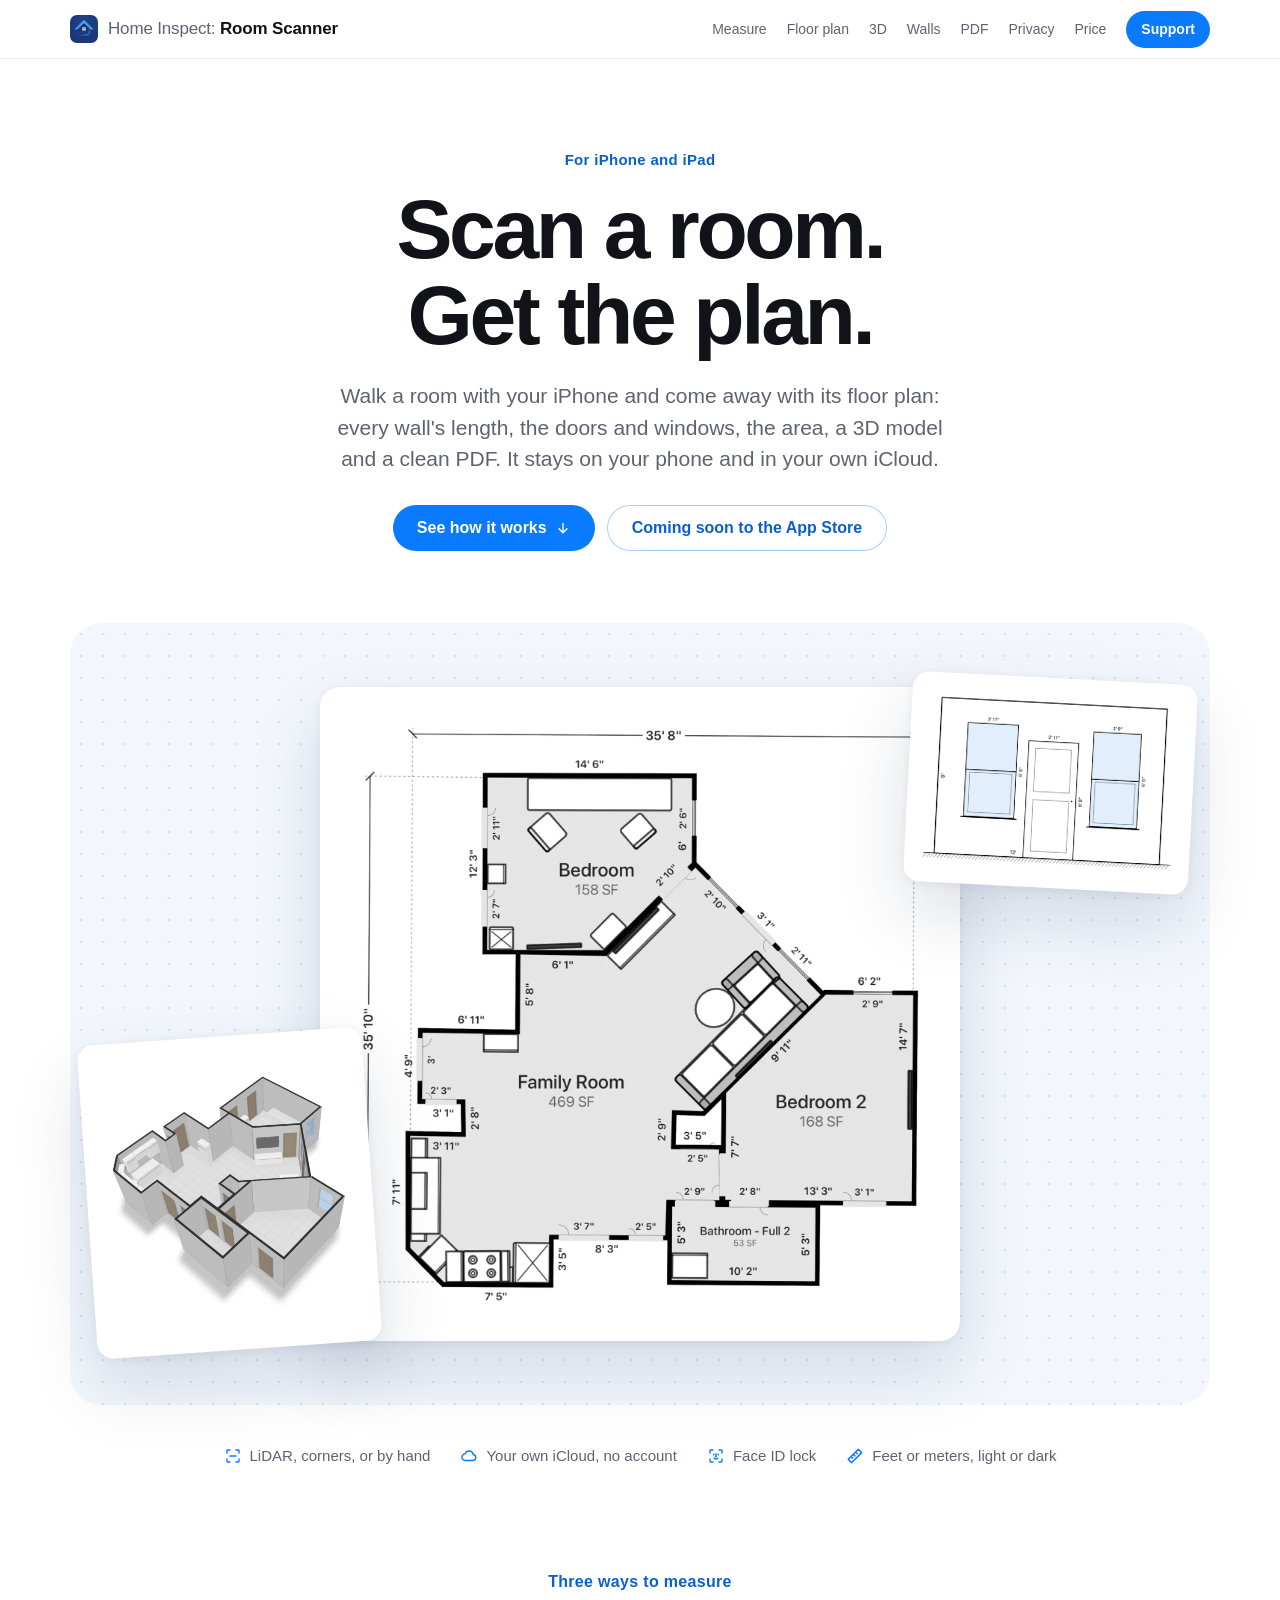
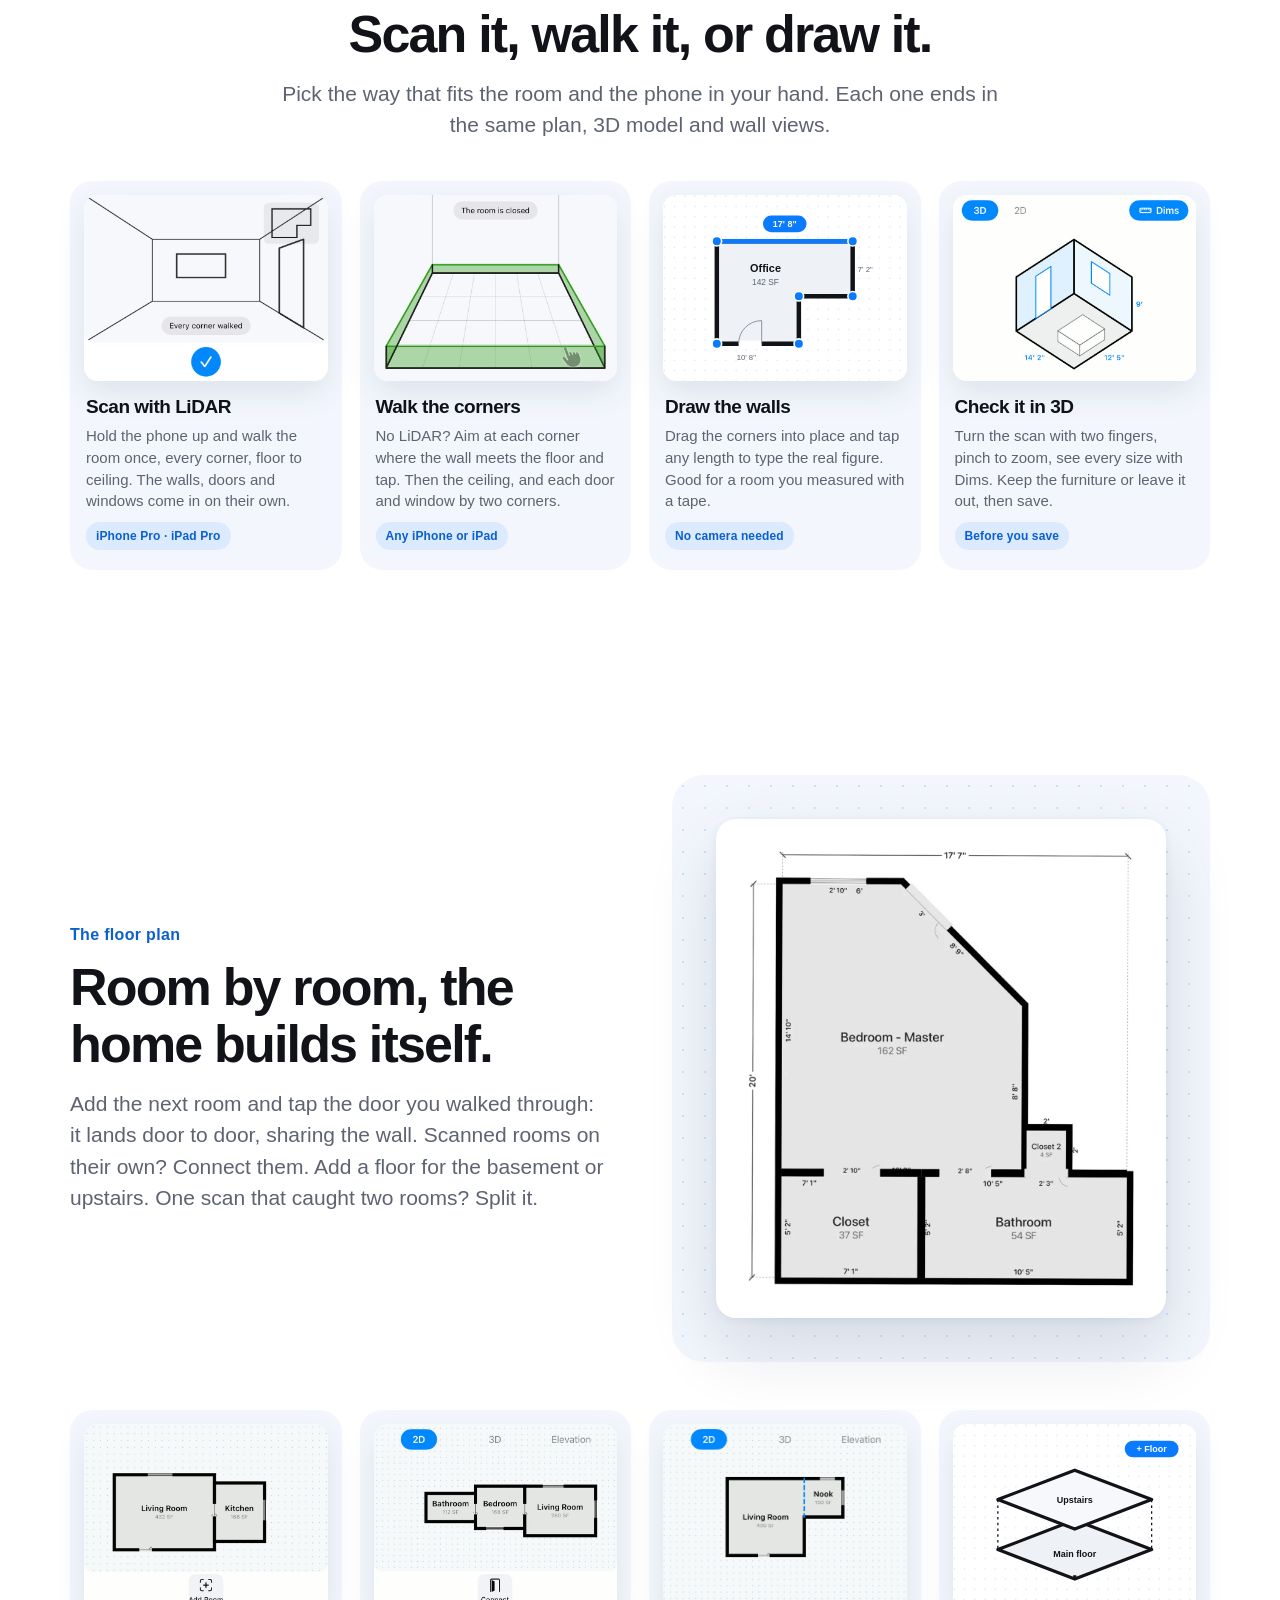
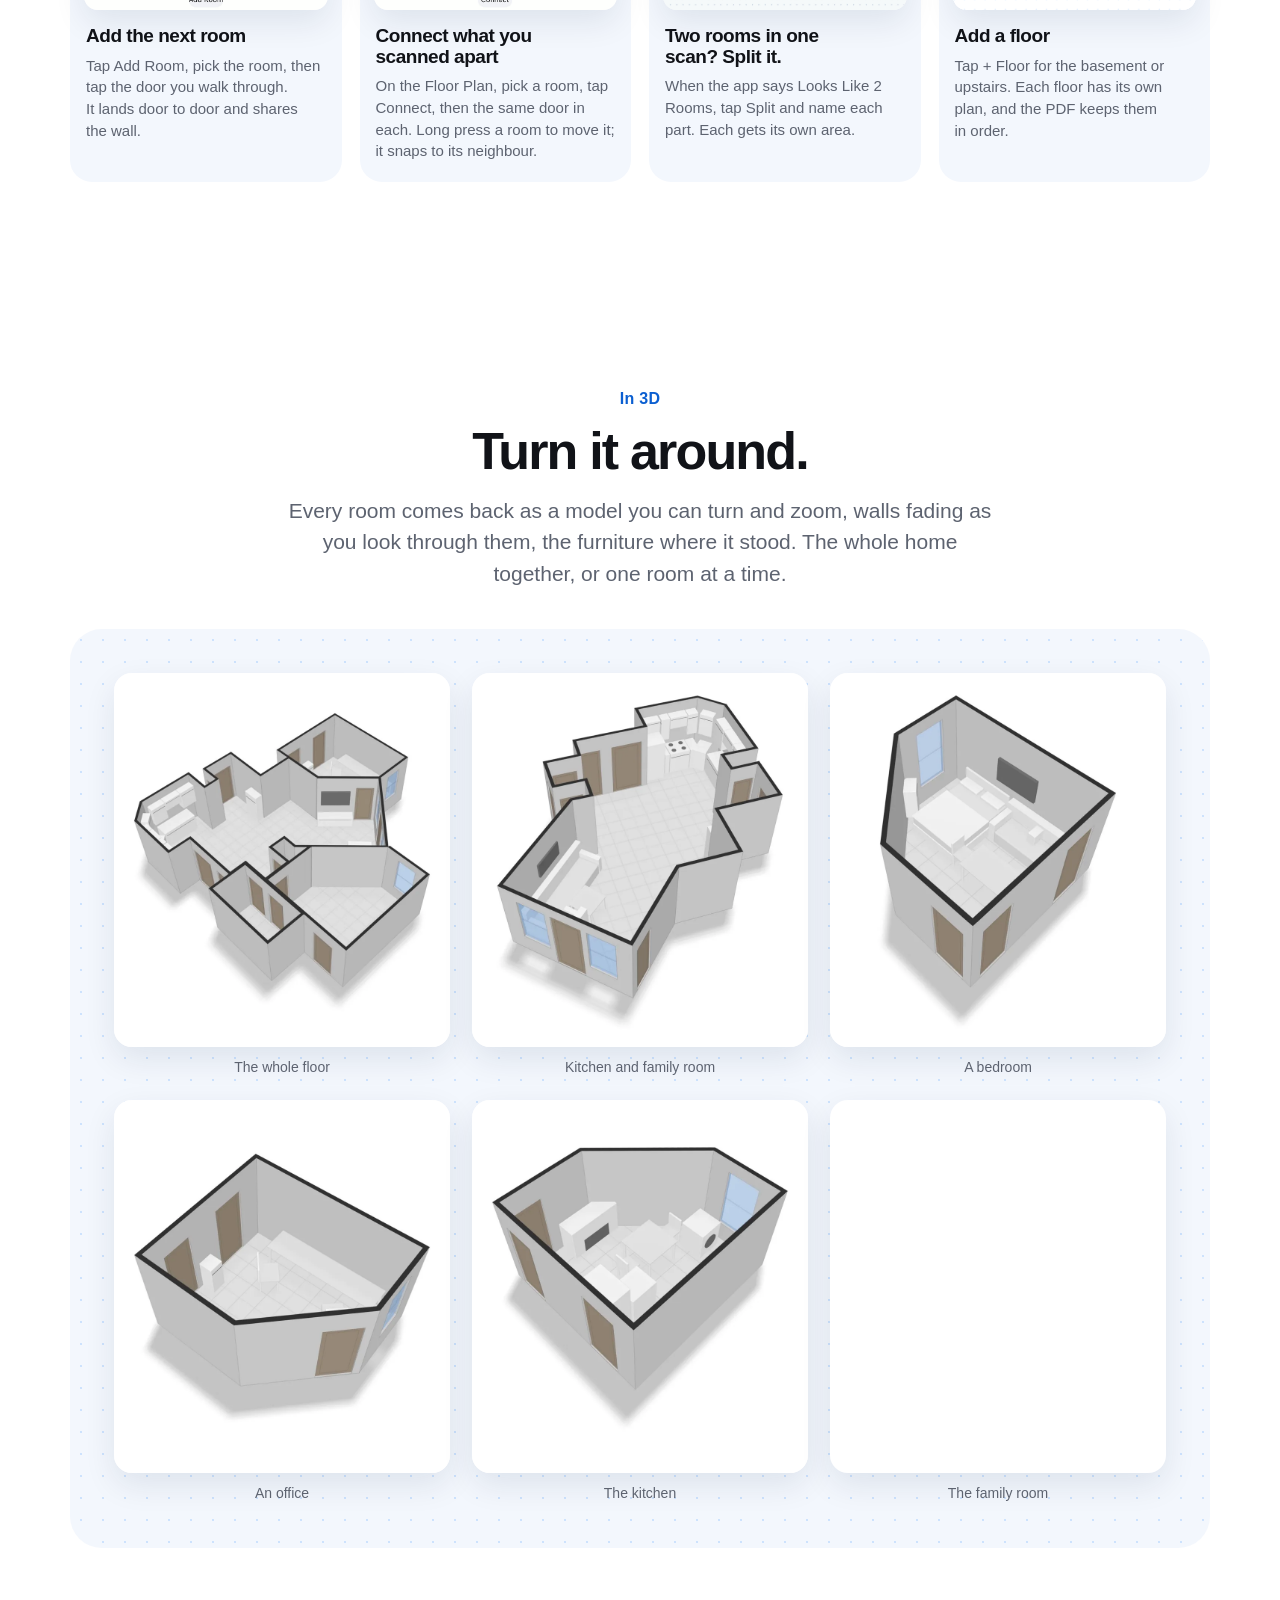
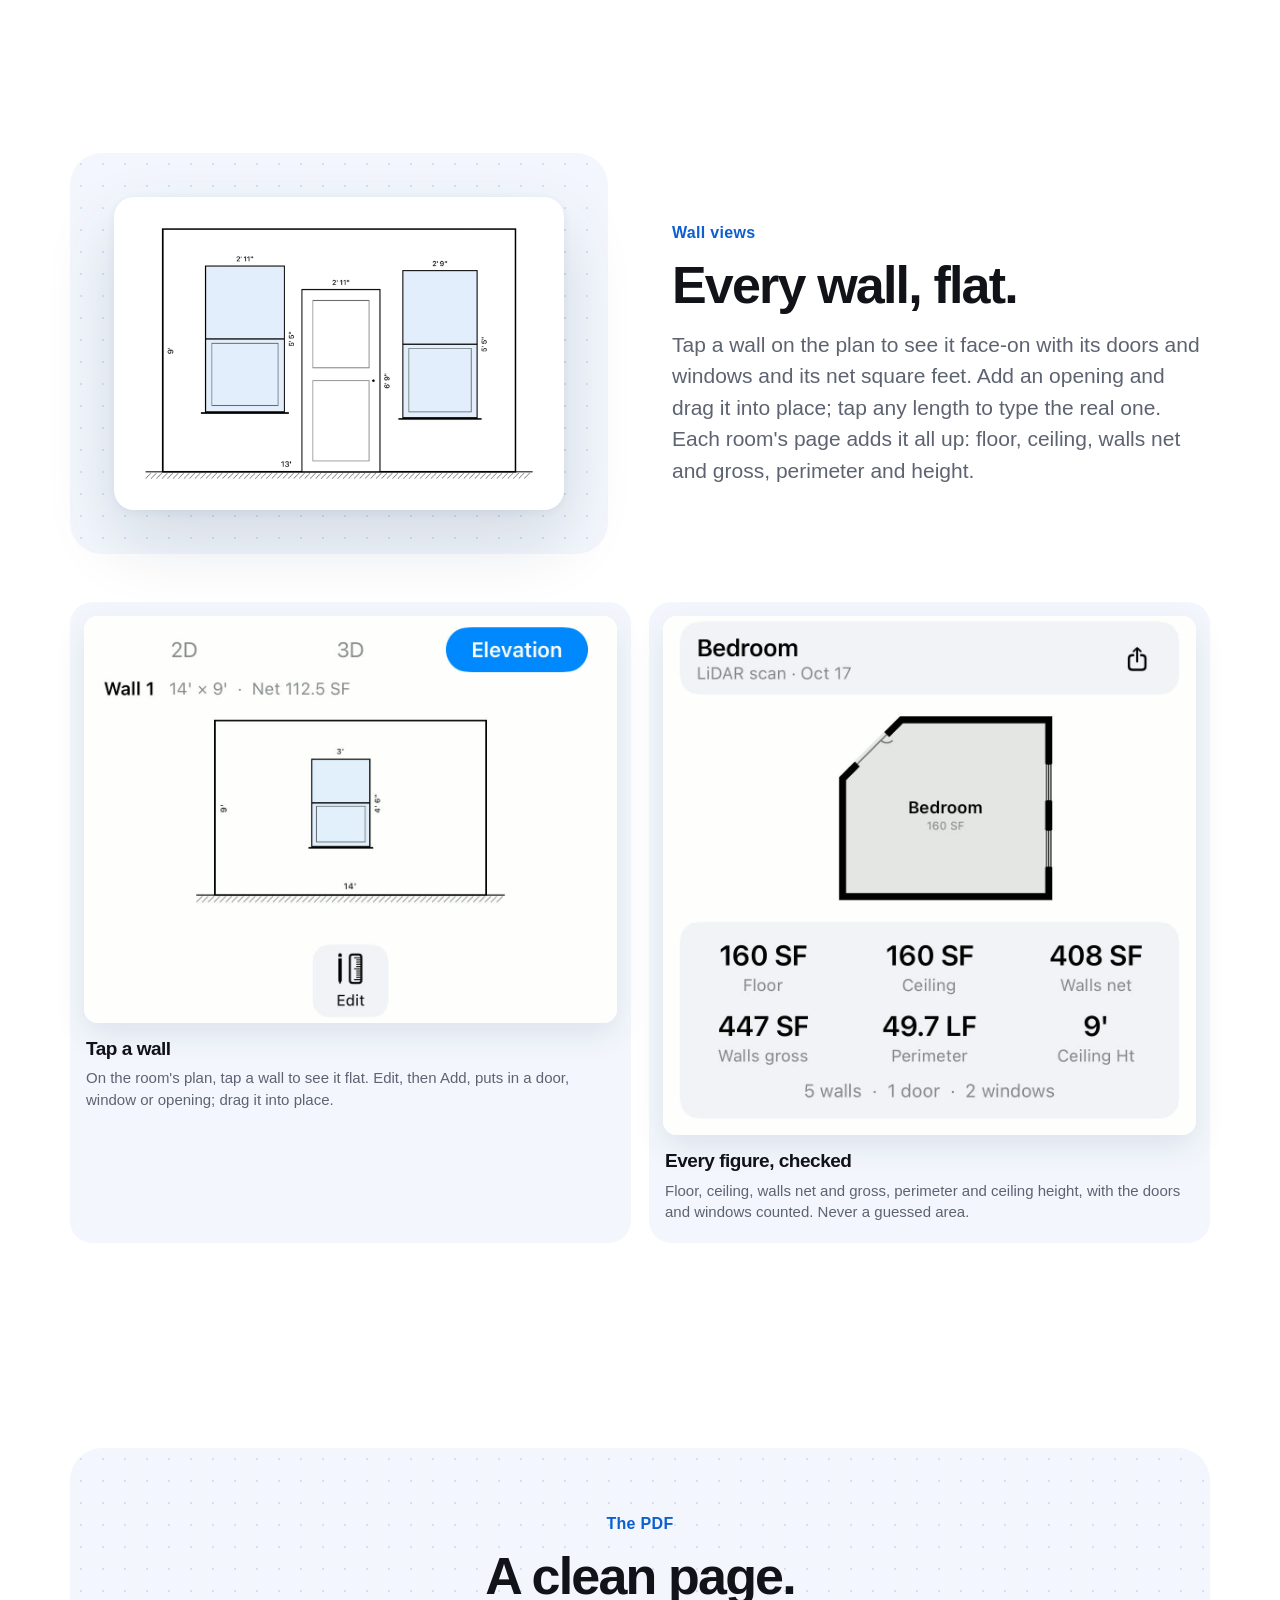
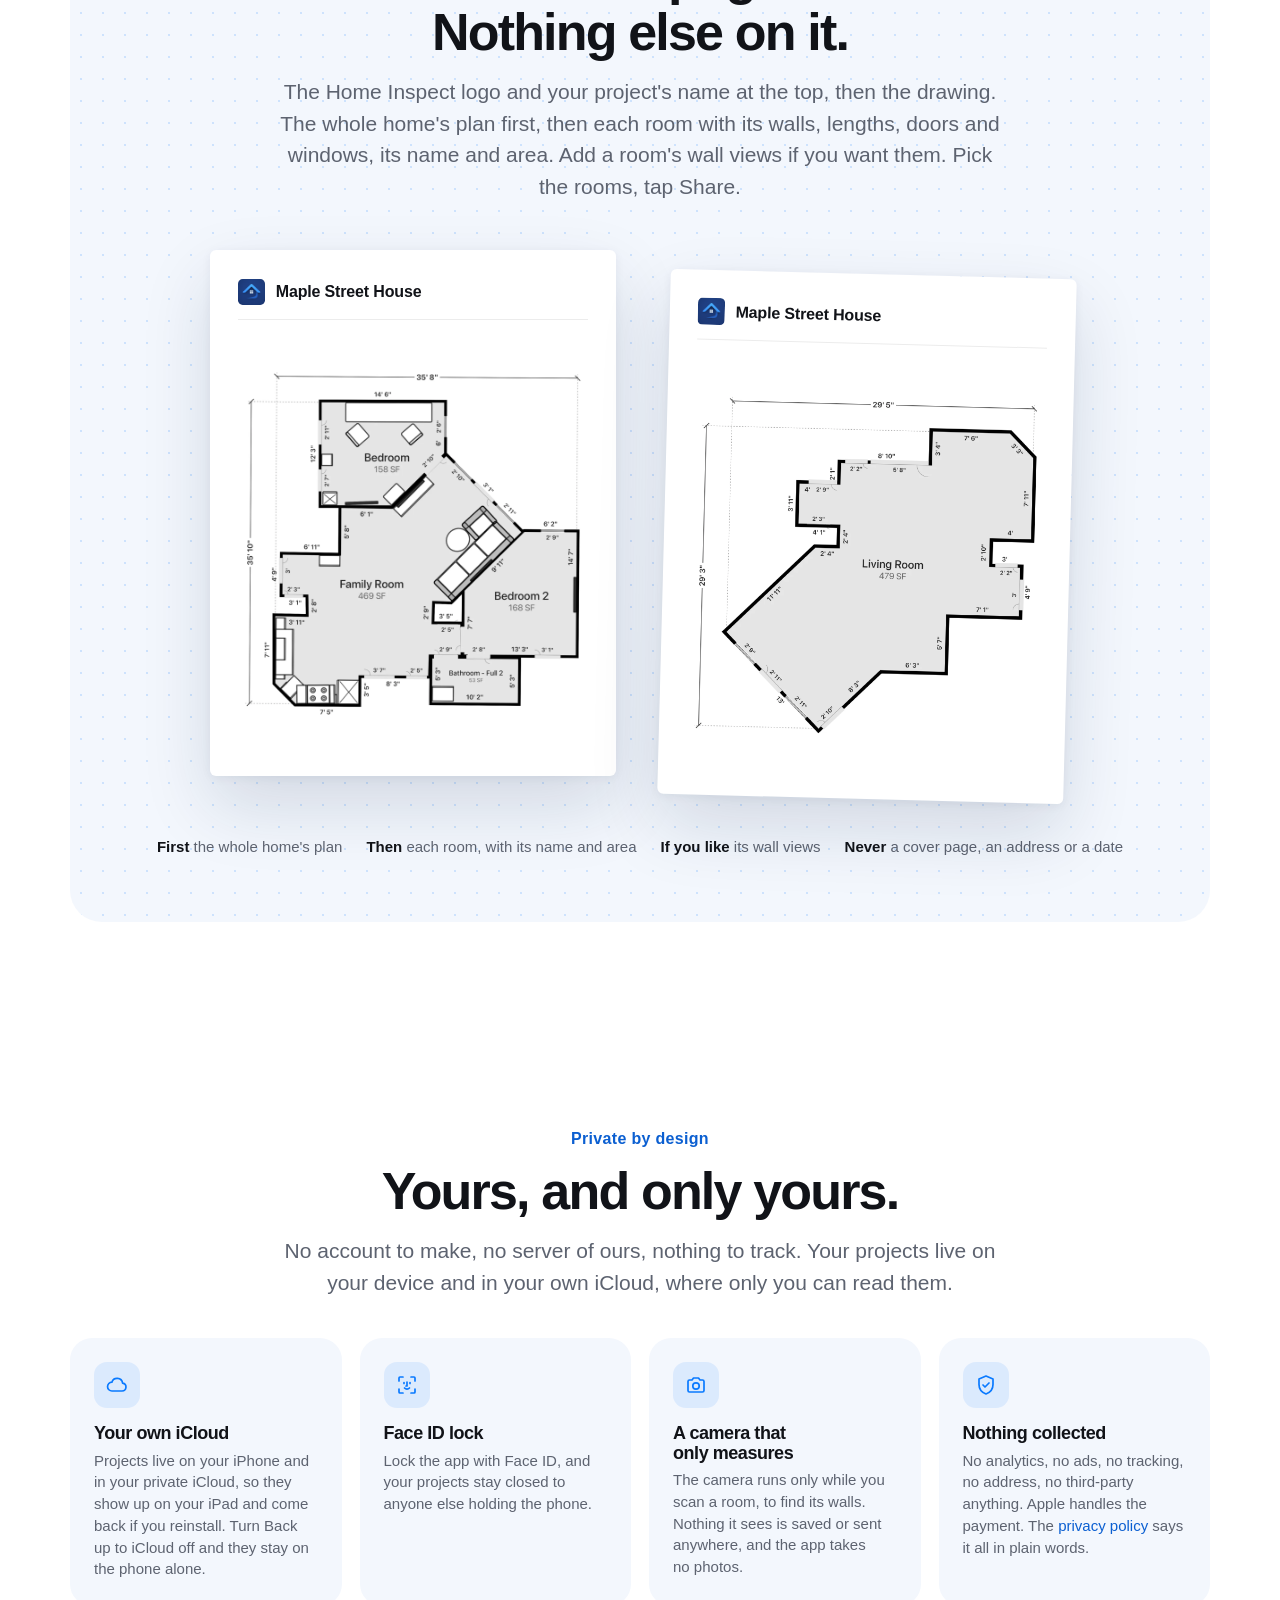
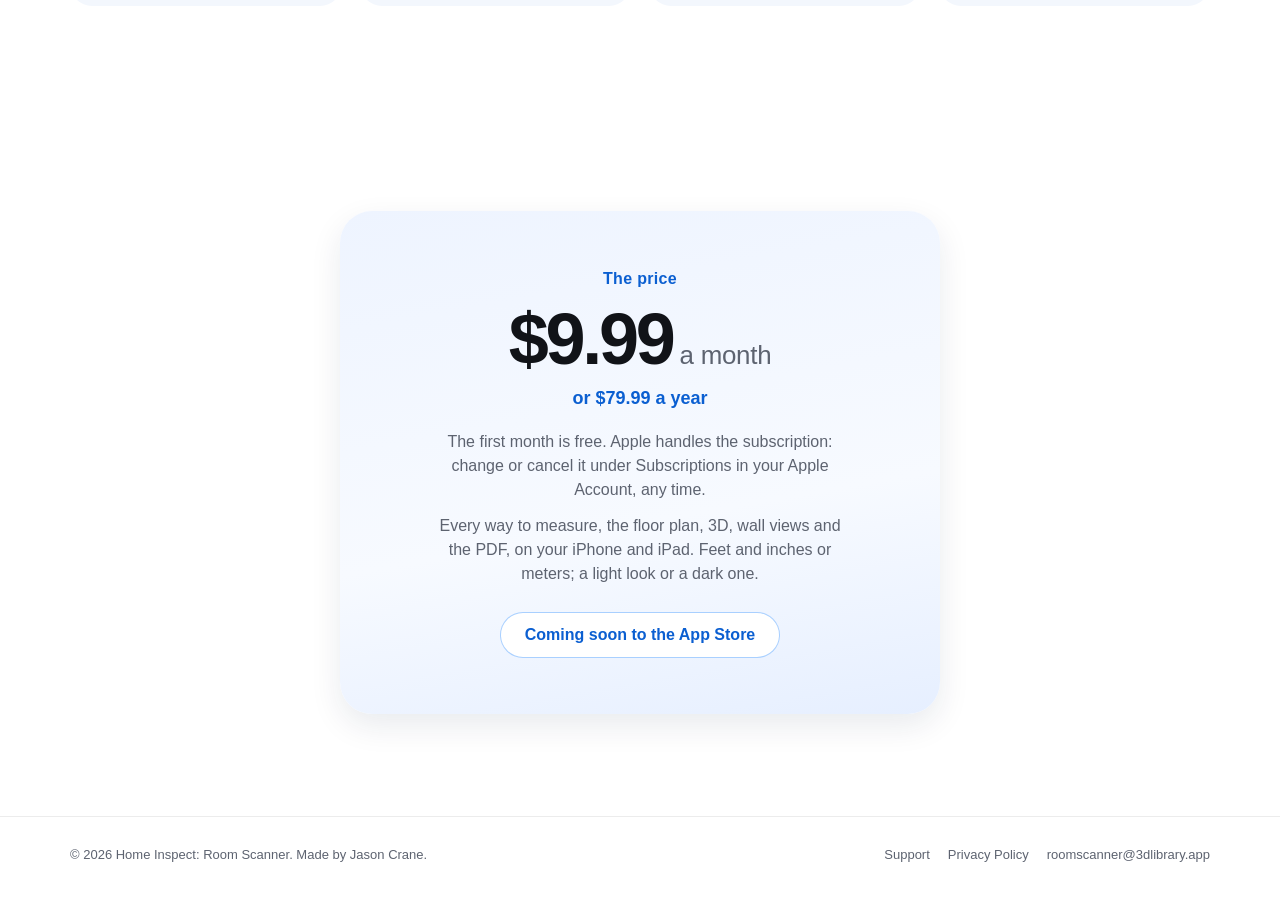
==== index.html @ f1acf321 "The Room Scanner website: home, support, privacy and 404 pages The site for Home Inspect: Room Scann" ====
<!DOCTYPE html>
<html lang="en">
<head>
<meta charset="utf-8">
<meta name="viewport" content="width=device-width, initial-scale=1, viewport-fit=cover">
<title>Home Inspect: Room Scanner</title>
<meta name="description" content="Scan a room with your iPhone or iPad and get its floor plan: every wall's length, the doors and windows, a 3D model, wall views and a clean PDF. Your own iCloud, no account.">
<link rel="canonical" href="https://roomscanner.3dlibrary.app/">
<meta property="og:type" content="website">
<meta property="og:site_name" content="Home Inspect: Room Scanner">
<meta property="og:title" content="Home Inspect: Room Scanner">
<meta property="og:description" content="Scan a room with your iPhone or iPad and get its floor plan: every wall's length, the doors and windows, a 3D model, wall views and a clean PDF. Your own iCloud, no account.">
<meta property="og:url" content="https://roomscanner.3dlibrary.app/">
<meta property="og:image" content="https://roomscanner.3dlibrary.app/assets/icon-512.png">
<meta name="twitter:card" content="summary">
<meta name="theme-color" content="#ffffff">
<link rel="icon" href="/assets/icon-64.png?v=67c1518d" sizes="64x64" type="image/png">
<link rel="apple-touch-icon" href="/assets/icon-180.png?v=7d4e6437">
<link rel="stylesheet" href="/assets/site.css?v=a3152ab2">
</head>
<body>
<a class="skip" href="#main">Skip to the content</a>
<header class="bar"><div class="wrap"><a class="brand" href="/"><img src="/assets/icon-64.png?v=67c1518d" alt="" width="28" height="28"><span class="name"><span class="pre">Home Inspect: </span>Room Scanner</span></a><nav aria-label="Pages"><a href="#measure" class="more">Measure</a><a href="#plan" class="more">Floor plan</a><a href="#models" class="more">3D</a><a href="#walls" class="more">Walls</a><a href="#pdf" class="more">PDF</a><a href="#private" class="more">Privacy</a><a href="#price" class="more">Price</a><a href="/support" class="pill">Support</a></nav></div></header>

<main id="main">
<section class="hero"><div class="wrap">
  <div class="eyebrow">For iPhone and iPad</div>
  <h1>Scan a room. Get the plan.</h1>
  <p class="lead">Walk a room with your iPhone and come away with its floor plan: every wall's length, the doors and windows, the area, a 3D model and a clean PDF. It stays on your phone and in your own iCloud.</p>
  <div class="ctas"><a class="btn blue" href="#measure">See how it works <svg viewBox="0 0 24 24" aria-hidden="true"><path d="M12 5v14M6 13l6 6 6-6"/></svg></a><span class="btn soon">Coming soon to the App Store</span></div>
  <div class="stage rise">
    <div class="sheet main"><picture><source srcset="/assets/plans/home.webp?v=a0191bfe" type="image/webp"><img src="/assets/plans/home.png?v=5cc8cff3" alt="A home's floor plan from a scan: a family room, two bedrooms and a bathroom, every wall's length and each room's area, the furniture in place" width="1563" height="1600" loading="eager" fetchpriority="high"></picture></div>
    <div class="sheet float left"><div class="model"><picture><source srcset="/assets/models/home.webp?v=4f310da2" type="image/webp"><img src="/assets/models/home.jpg?v=6c7ae9d8" alt="The same floor as a 3D model from above, its rooms, doors and windows" width="900" height="1000" loading="lazy" decoding="async"></picture></div></div>
    <div class="sheet float right"><picture><source srcset="/assets/plans/wall.webp?v=e5270d32" type="image/webp"><img src="/assets/plans/wall.png?v=18f21444" alt="One wall drawn flat: a door between two windows, every size marked" width="1400" height="924" loading="lazy" decoding="async"></picture></div>
  </div>
  <div class="facts">
    <span><svg viewBox="0 0 24 24" aria-hidden="true"><path d="M4 8V5a1 1 0 0 1 1-1h3M16 4h3a1 1 0 0 1 1 1v3M20 16v3a1 1 0 0 1-1 1h-3M8 20H5a1 1 0 0 1-1-1v-3M8 12h8"/></svg>LiDAR, corners, or by hand</span>
    <span><svg viewBox="0 0 24 24" aria-hidden="true"><path d="M7 18h10a4 4 0 0 0 .6-7.95A5.5 5.5 0 0 0 6.9 9.2 4.4 4.4 0 0 0 7 18z"/></svg>Your own iCloud, no account</span>
    <span><svg viewBox="0 0 24 24" aria-hidden="true"><path d="M4 8V5a1 1 0 0 1 1-1h3M16 4h3a1 1 0 0 1 1 1v3M20 16v3a1 1 0 0 1-1 1h-3M8 20H5a1 1 0 0 1-1-1v-3M9 9.5v1M15 9.5v1M12 9v4h-1M9.5 15a3.5 3.5 0 0 0 5 0"/></svg>Face ID lock</span>
    <span><svg viewBox="0 0 24 24" aria-hidden="true"><path d="M3 16.5 16.5 3 21 7.5 7.5 21zM7 13l2 2M10 10l2 2M13 7l2 2"/></svg>Feet or meters, light or dark</span>
  </div>
</div></section>

<section id="measure"><div class="wrap">
  <div class="head rise"><div class="eyebrow">Three ways to measure</div><h2>Scan it, walk it, or draw it.</h2><p class="lead">Pick the way that fits the room and the phone in your hand. Each one ends in the same plan, 3D model and wall views.</p></div>
  <div class="cards">
    <article class="card rise"><div class="pic"><video muted playsinline preload="none" data-src="/assets/tips/roomScan.mp4?v=ceceb889" poster="/assets/tips/roomScan.jpg?v=0683b9c0" width="800" height="611" aria-label="Scanning a room: the walls appear as the phone is walked round the room"></video></div><h3>Scan with LiDAR</h3><p>Hold the phone up and walk the room once, every corner, floor to ceiling. The walls, doors and windows come in on their own.</p><span class="chip">iPhone Pro · iPad Pro</span></article>
    <article class="card rise"><div class="pic"><video muted playsinline preload="none" data-src="/assets/tips/cornerScan.mp4?v=9cc3c1bd" poster="/assets/tips/cornerScan.jpg?v=a902a864" width="800" height="611" aria-label="Marking a room's corners: aim at each corner where the wall meets the floor and tap, until the room closes"></video></div><h3>Walk the corners</h3><p>No LiDAR? Aim at each corner where the wall meets the floor and tap. Then the ceiling, and each door and window by two corners.</p><span class="chip">Any iPhone or iPad</span></article>
    <article class="card rise"><div class="pic"><svg viewBox="0 0 380 290" role="img" aria-label="A room drawn by hand: blue handles on its corners to drag, one wall picked and its length ready to type"><defs><pattern id="dots" width="16" height="16" patternUnits="userSpaceOnUse"><circle cx="2" cy="2" r="1.2" fill="rgba(10,122,255,0.18)"/></pattern></defs><rect width="380" height="290" fill="#fff"/><rect width="380" height="290" fill="url(#dots)"/><path d="M84 72H296V158H212V232H84Z" fill="#eef1f5" stroke="#111318" stroke-width="7" stroke-linejoin="miter"/><path d="M118 232h36" stroke="#fff" stroke-width="9"/><path d="M118 232a36 36 0 0 1 36-36" fill="none" stroke="#8a8f99" stroke-width="1.5"/><path d="M154 232v-36" stroke="#8a8f99" stroke-width="1.5"/><path d="M84 72H296" stroke="#0a7aff" stroke-width="7"/><text x="160" y="120" text-anchor="middle" font-family="-apple-system, BlinkMacSystemFont, Helvetica, Arial, sans-serif" font-size="17" font-weight="600" fill="#111318">Office</text><text x="160" y="140" text-anchor="middle" font-family="-apple-system, BlinkMacSystemFont, Helvetica, Arial, sans-serif" font-size="13" fill="#5d6370">142 SF</text><g fill="#0a7aff" stroke="#fff" stroke-width="2.5"><circle cx="84" cy="72" r="7.5"/><circle cx="296" cy="72" r="7.5"/><circle cx="296" cy="158" r="7.5"/><circle cx="212" cy="158" r="7.5"/><circle cx="212" cy="232" r="7.5"/><circle cx="84" cy="232" r="7.5"/></g><rect x="156" y="32" width="68" height="26" rx="13" fill="#0a7aff"/><text x="190" y="50" text-anchor="middle" font-family="-apple-system, BlinkMacSystemFont, Helvetica, Arial, sans-serif" font-size="14" font-weight="600" fill="#fff">17' 8"</text><text x="304" y="120" font-family="-apple-system, BlinkMacSystemFont, Helvetica, Arial, sans-serif" font-size="12" fill="#5d6370">7' 2"</text><text x="130" y="258" text-anchor="middle" font-family="-apple-system, BlinkMacSystemFont, Helvetica, Arial, sans-serif" font-size="12" fill="#5d6370">10' 8"</text></svg></div><h3>Draw the walls</h3><p>Drag the corners into place and tap any length to type the real figure. Good for a room you measured with a tape.</p><span class="chip">No camera needed</span></article>
    <article class="card rise"><div class="pic"><video muted playsinline preload="none" data-src="/assets/tips/roomReview.mp4?v=cc4169e4" poster="/assets/tips/roomReview.jpg?v=d649d736" width="800" height="610" aria-label="Checking a scan in 3D: the room turns, then Dims shows every size"></video></div><h3>Check it in 3D</h3><p>Turn the scan with two fingers, pinch to zoom, see every size with Dims. Keep the furniture or leave it out, then save.</p><span class="chip">Before you save</span></article>
  </div>
</div></section>

<section id="plan"><div class="wrap">
  <div class="split rise">
    <div class="head"><div class="eyebrow">The floor plan</div><h2>Room by room, the home builds itself.</h2><p class="lead">Add the next room and tap the door you walked through: it lands door to door, sharing the wall. Scanned rooms on their own? Connect them. Add a floor for the basement or upstairs. One scan that caught two rooms? Split it.</p></div>
    <div class="panel"><div class="sheet"><picture><source srcset="/assets/plans/bedroom.webp?v=56ff2c24" type="image/webp"><img src="/assets/plans/bedroom.png?v=3abc83c7" alt="A master bedroom with its two closets and bathroom, every wall's length and each room's area marked" width="1069" height="1200" loading="lazy" decoding="async"></picture></div></div>
  </div>
  <div class="cards">
    <article class="card rise"><div class="pic"><video muted playsinline preload="none" data-src="/assets/tips/addRoom.mp4?v=dd752537" poster="/assets/tips/addRoom.jpg?v=6bc0bad9" width="800" height="610" aria-label="Adding a room: tap Add Room, then the door, and the kitchen lands beside the living room"></video></div><h3>Add the next room</h3><p>Tap Add Room, pick the room, then tap the door you walk through. It lands door to door and shares the wall.</p></article>
    <article class="card rise"><div class="pic"><video muted playsinline preload="none" data-src="/assets/tips/homePlan.mp4?v=93b303ff" poster="/assets/tips/homePlan.jpg?v=074c7c2b" width="800" height="610" aria-label="Connecting rooms on the floor plan: tap a door in one room, then the same door in the other, and they join"></video></div><h3>Connect what you scanned apart</h3><p>On the Floor Plan, pick a room, tap Connect, then the same door in each. Long press a room to move it; it snaps to its neighbour.</p></article>
    <article class="card rise"><div class="pic"><video muted playsinline preload="none" data-src="/assets/tips/split.mp4?v=dcf2fc4f" poster="/assets/tips/split.jpg?v=1a839865" width="1140" height="870" aria-label="Splitting a scan: the app says it looks like two rooms, and Split makes a living room and a nook"></video></div><h3>Two rooms in one scan? Split it.</h3><p>When the app says Looks Like 2 Rooms, tap Split and name each part. Each gets its own area.</p></article>
<article class="card rise"><div class="pic"><svg viewBox="0 0 380 290" role="img" aria-label="Two floors of a home stacked, the upstairs over the main floor, and a button to add a floor"><defs><pattern id="dots2" width="16" height="16" patternUnits="userSpaceOnUse"><circle cx="2" cy="2" r="1.2" fill="rgba(10,122,255,0.18)"/></pattern></defs><rect width="380" height="290" fill="#fff"/><rect width="380" height="290" fill="url(#dots2)"/><path d="M70 196L190 150L310 196L190 242Z" fill="#eef1f5" stroke="#111318" stroke-width="5" stroke-linejoin="round"/><path d="M190 150v-6M190 236v6" stroke="#111318" stroke-width="5"/><path d="M70 118L190 72L310 118L190 164Z" fill="#f6f8fb" stroke="#111318" stroke-width="5" stroke-linejoin="round"/><path d="M70 118v78M310 118v78" stroke="#111318" stroke-width="2" stroke-dasharray="4 5"/><text x="190" y="124" text-anchor="middle" font-family="-apple-system, BlinkMacSystemFont, Helvetica, Arial, sans-serif" font-size="14" font-weight="600" fill="#111318">Upstairs</text><text x="190" y="208" text-anchor="middle" font-family="-apple-system, BlinkMacSystemFont, Helvetica, Arial, sans-serif" font-size="14" font-weight="600" fill="#111318">Main floor</text><rect x="268" y="26" width="84" height="26" rx="13" fill="#0a7aff"/><text x="310" y="44" text-anchor="middle" font-family="-apple-system, BlinkMacSystemFont, Helvetica, Arial, sans-serif" font-size="14" font-weight="600" fill="#fff">+ Floor</text></svg></div><h3>Add a floor</h3><p>Tap + Floor for the basement or upstairs. Each floor has its own plan, and the PDF keeps them in order.</p></article>
  </div>
</div></section>

<section id="models"><div class="wrap">
  <div class="head rise"><div class="eyebrow">In 3D</div><h2>Turn it around.</h2><p class="lead">Every room comes back as a model you can turn and zoom, walls fading as you look through them, the furniture where it stood. The whole home together, or one room at a time.</p></div>
  <div class="models rise"><div class="grid">
    <figure><div class="tile"><picture><source srcset="/assets/models/home.webp?v=4f310da2" type="image/webp"><img src="/assets/models/home.jpg?v=6c7ae9d8" alt="A whole floor as a 3D model from above: every room, door and window, the furniture in place" width="900" height="1000" loading="lazy" decoding="async"></picture></div><figcaption>The whole floor</figcaption></figure>
    <figure><div class="tile"><picture><source srcset="/assets/models/kitchen-living.webp?v=28cde087" type="image/webp"><img src="/assets/models/kitchen-living.jpg?v=806488c7" alt="An open kitchen and family room as a 3D model: the stove, the cabinets, the sofa" width="900" height="1000" loading="lazy" decoding="async"></picture></div><figcaption>Kitchen and family room</figcaption></figure>
    <figure><div class="tile"><picture><source srcset="/assets/models/bedroom.webp?v=a1c4f1ff" type="image/webp"><img src="/assets/models/bedroom.jpg?v=21e53ca6" alt="A bedroom as a 3D model: the bed, the TV on the wall, the window" width="900" height="1000" loading="lazy" decoding="async"></picture></div><figcaption>A bedroom</figcaption></figure>
    <figure><div class="tile"><picture><source srcset="/assets/models/office.webp?v=2da65a00" type="image/webp"><img src="/assets/models/office.jpg?v=a9b20a8b" alt="A small room as a 3D model with its desk, chair and nightstand" width="900" height="1000" loading="lazy" decoding="async"></picture></div><figcaption>An office</figcaption></figure>
    <figure><div class="tile"><picture><source srcset="/assets/models/kitchen.webp?v=1eb17518" type="image/webp"><img src="/assets/models/kitchen.jpg?v=ec8b1fea" alt="A kitchen as a 3D model: the fridge, the cabinets, the table and chairs" width="900" height="1000" loading="lazy" decoding="async"></picture></div><figcaption>The kitchen</figcaption></figure>
    <figure><div class="tile"><picture><source srcset="/assets/models/family-room.webp?v=435272c8" type="image/webp"><img src="/assets/models/family-room.jpg?v=fbfde02b" alt="The family room as a 3D model from the other side, its sofa and the kitchen beyond" width="900" height="1000" loading="lazy" decoding="async"></picture></div><figcaption>The family room</figcaption></figure>
  </div></div>
</div></section>

<section id="walls"><div class="wrap">
  <div class="split flip rise">
    <div class="head"><div class="eyebrow">Wall views</div><h2>Every wall, flat.</h2><p class="lead">Tap a wall on the plan to see it face-on with its doors and windows and its net square feet. Add an opening and drag it into place; tap any length to type the real one. Each room's page adds it all up: floor, ceiling, walls net and gross, perimeter and height.</p></div>
    <div class="panel"><div class="sheet"><picture><source srcset="/assets/plans/wall.webp?v=e5270d32" type="image/webp"><img src="/assets/plans/wall.png?v=18f21444" alt="A 13-foot wall drawn flat: a door between two double-hung windows, every width and height marked" width="1400" height="924" loading="lazy" decoding="async"></picture></div></div>
  </div>
  <div class="cards two">
    <article class="card rise"><div class="pic"><video muted playsinline preload="none" data-src="/assets/tips/roomViews.mp4?v=941a5f09" poster="/assets/tips/roomViews.jpg?v=978c1723" width="1140" height="870" aria-label="Tapping a wall on a bedroom's plan, which opens flat with its window and its net square feet"></video></div><h3>Tap a wall</h3><p>On the room's plan, tap a wall to see it flat. Edit, then Add, puts in a door, window or opening; drag it into place.</p></article>
    <article class="card rise"><div class="pic tall"><video muted playsinline preload="none" data-src="/assets/tips/roomFigures.mp4?v=8b9f5454" poster="/assets/tips/roomFigures.jpg?v=324c080f" width="1140" height="1110" aria-label="A bedroom's page: its plan, then floor, ceiling, walls, perimeter and height, with the doors and windows counted"></video></div><h3>Every figure, checked</h3><p>Floor, ceiling, walls net and gross, perimeter and ceiling height, with the doors and windows counted. Never a guessed area.</p></article>
  </div>
</div></section>

<section id="pdf"><div class="wrap">
  <div class="pdf rise">
    <div class="head"><div class="eyebrow">The PDF</div><h2>A clean page. Nothing else on it.</h2><p class="lead">The Home Inspect logo and your project's name at the top, then the drawing. The whole home's plan first, then each room with its walls, lengths, doors and windows, its name and area. Add a room's wall views if you want them. Pick the rooms, tap Share.</p></div>
    <div class="pages" role="group" aria-label="Two pages of the PDF">
      <div class="paper"><div class="top"><img src="/assets/icon-64.png?v=67c1518d" alt="The Home Inspect logo" width="64" height="64"><span>Maple Street House</span></div><div class="art"><picture><source srcset="/assets/plans/home.webp?v=a0191bfe" type="image/webp"><img src="/assets/plans/home.png?v=5cc8cff3" alt="Page one: the whole home's floor plan" width="1563" height="1600" loading="lazy" decoding="async"></picture></div></div>
      <div class="paper"><div class="top"><img src="/assets/icon-64.png?v=67c1518d" alt="The Home Inspect logo" width="64" height="64"><span>Maple Street House</span></div><div class="art"><picture><source srcset="/assets/plans/living.webp?v=be5bbb42" type="image/webp"><img src="/assets/plans/living.png?v=11742e26" alt="Page two: the living room's plan, every wall's length, its doors and windows and its area" width="1200" height="1200" loading="lazy" decoding="async"></picture></div></div>
    </div>
    <div class="notes"><span><b>First</b> the whole home's plan</span><span><b>Then</b> each room, with its name and area</span><span><b>If you like</b> its wall views</span><span><b>Never</b> a cover page, an address or a date</span></div>
  </div>
</div></section>

<section id="private"><div class="wrap">
  <div class="head rise"><div class="eyebrow">Private by design</div><h2>Yours, and only yours.</h2><p class="lead">No account to make, no server of ours, nothing to track. Your projects live on your device and in your own iCloud, where only you can read them.</p></div>
  <div class="plain">
    <div class="card rise"><svg viewBox="0 0 24 24" aria-hidden="true"><path d="M7 18h10a4 4 0 0 0 .6-7.95A5.5 5.5 0 0 0 6.9 9.2 4.4 4.4 0 0 0 7 18z"/></svg><h3>Your own iCloud</h3><p>Projects live on your iPhone and in your private iCloud, so they show up on your iPad and come back if you reinstall. Turn Back up to iCloud off and they stay on the phone alone.</p></div>
    <div class="card rise"><svg viewBox="0 0 24 24" aria-hidden="true"><path d="M4 8V5a1 1 0 0 1 1-1h3M16 4h3a1 1 0 0 1 1 1v3M20 16v3a1 1 0 0 1-1 1h-3M8 20H5a1 1 0 0 1-1-1v-3M9 9.5v1M15 9.5v1M12 9v4h-1M9.5 15a3.5 3.5 0 0 0 5 0"/></svg><h3>Face ID lock</h3><p>Lock the app with Face ID, and your projects stay closed to anyone else holding the phone.</p></div>
    <div class="card rise"><svg viewBox="0 0 24 24" aria-hidden="true"><path d="M4 8.5A1.5 1.5 0 0 1 5.5 7H8l1.5-2h5L16 7h2.5A1.5 1.5 0 0 1 20 8.5v9a1.5 1.5 0 0 1-1.5 1.5h-13A1.5 1.5 0 0 1 4 17.5z"/><circle cx="12" cy="13" r="3.2"/></svg><h3>A camera that only measures</h3><p>The camera runs only while you scan a room, to find its walls. Nothing it sees is saved or sent anywhere, and the app takes no photos.</p></div>
    <div class="card rise"><svg viewBox="0 0 24 24" aria-hidden="true"><path d="M12 3l7 3v5.5c0 4.5-3 8-7 9.5-4-1.5-7-5-7-9.5V6z"/><path d="M9 12l2 2 4-4"/></svg><h3>Nothing collected</h3><p>No analytics, no ads, no tracking, no address, no third-party anything. Apple handles the payment. The <a href="/privacy">privacy policy</a> says it all in plain words.</p></div>
  </div>
</div></section>

<section id="price"><div class="wrap">
  <!-- The price lives here and nowhere else on the site. Change these two figures and the free-month line, and every page agrees. -->
  <div class="price rise">
    <div class="eyebrow">The price</div>
    <div class="big">$9.99<small> a month</small></div>
    <div class="or">or $79.99 a year</div>
    <p>The first month is free. Apple handles the subscription: change or cancel it under Subscriptions in your Apple Account, any time.</p>
    <p>Every way to measure, the floor plan, 3D, wall views and the PDF, on your iPhone and iPad. Feet and inches or meters; a light look or a dark one.</p>
    <span class="btn soon">Coming soon to the App Store</span>
  </div>
</div></section>
</main>

<footer><div class="wrap"><div>© 2026 Home Inspect: Room Scanner. Made by Jason Crane.</div><nav aria-label="More"><a href="/support">Support</a><a href="/privacy">Privacy Policy</a><a href="mailto:roomscanner@3dlibrary.app">roomscanner@3dlibrary.app</a></nav></div></footer>
<script src="/assets/site.js?v=82f00fde"></script>
</body>
</html>
---- assets/site.css ----
/* roomscanner.3dlibrary.app — Home Inspect: Room Scanner.
   White, light and airy, the system type, a touch of the app's blue. The
   drawings the app makes sit on white paper sheets, floating on soft blue
   panels dotted like the app's plan editor. Nothing is loaded from anywhere
   else: no web fonts, no scripts but our own, nothing recorded. */
:root {
  --blue: #0a7aff;
  --blue-ink: #0b5fd1;
  --blue-soft: rgba(10, 122, 255, 0.10);
  --ink: #111318;
  --ink-2: #5d6370;
  --line: rgba(17, 19, 24, 0.08);
  --bg: #ffffff;
  --panel: #f3f7fd;
  --panel-2: #e9f1ff;
  --paper: #ffffff;
  --dots: radial-gradient(rgba(10, 122, 255, 0.16) 1px, transparent 1.4px);
  --shadow: 0 30px 70px rgba(16, 36, 72, 0.14), 0 2px 10px rgba(16, 36, 72, 0.06);
  --shadow-soft: 0 12px 32px rgba(16, 36, 72, 0.09);
  --r: 32px;
  --r-2: 22px;
  color-scheme: light;
}

* { box-sizing: border-box; margin: 0; padding: 0; }
html { scroll-behavior: smooth; -webkit-text-size-adjust: 100%; }
body {
  font-family: -apple-system, BlinkMacSystemFont, "SF Pro Text", "Helvetica Neue", Helvetica, Arial, sans-serif;
  background: var(--bg);
  color: var(--ink);
  line-height: 1.5;
  -webkit-font-smoothing: antialiased;
  text-rendering: optimizeLegibility;
}
img, video, svg { display: block; max-width: 100%; height: auto; }
a { color: var(--blue-ink); text-decoration: none; }
@media (hover: hover) { a:hover { text-decoration: underline; } }
:focus-visible { outline: 3px solid var(--blue); outline-offset: 3px; border-radius: 4px; }
h1, h2, h3 { font-weight: 700; letter-spacing: -0.025em; line-height: 1.08; text-wrap: balance; }
h1 { font-size: clamp(2.75rem, 7.6vw, 5.25rem); letter-spacing: -0.04em; line-height: 1.02; }
h2 { font-size: clamp(2rem, 4.8vw, 3.25rem); letter-spacing: -0.035em; }
h3 { font-size: 1.25rem; }
p { text-wrap: pretty; }
.wrap {
  max-width: 1180px;
  margin: 0 auto;
  padding-left: max(20px, env(safe-area-inset-left, 0px));
  padding-right: max(20px, env(safe-area-inset-right, 0px));
}
.skip { position: absolute; left: 16px; top: -60px; background: var(--blue); color: #fff; padding: 10px 14px; border-radius: 10px; z-index: 50; font-weight: 600; }
.skip:focus { top: 12px; }

/* The bar on top */
.bar { position: sticky; top: 0; z-index: 20; background: rgba(255, 255, 255, 0.78); -webkit-backdrop-filter: saturate(180%) blur(18px); backdrop-filter: saturate(180%) blur(18px); border-bottom: 1px solid var(--line); }
.bar .wrap { display: flex; align-items: center; justify-content: space-between; height: 58px; gap: 16px; }
.brand { display: flex; align-items: center; gap: 10px; color: var(--ink); font-weight: 600; font-size: 1.0625rem; letter-spacing: -0.01em; white-space: nowrap; }
.brand:hover { text-decoration: none; }
.brand img { width: 28px; height: 28px; border-radius: 7px; }
.brand .name { white-space: nowrap; }
.brand .pre { color: var(--ink-2); font-weight: 500; }
.bar nav { display: flex; align-items: center; gap: 20px; font-size: 0.875rem; }
.bar nav a { color: var(--ink-2); white-space: nowrap; }
@media (hover: hover) { .bar nav a:hover { text-decoration: none; color: var(--ink); } .bar nav .pill:hover { color: #fff; opacity: 0.92; } }
.bar nav .pill { background: var(--blue); color: #fff; padding: 8px 15px; border-radius: 999px; font-weight: 600; }
@media (max-width: 860px) { .bar nav .more { display: none; } }
@media (max-width: 440px) { .bar .wrap { gap: 10px; } .brand { font-size: 0.9375rem; gap: 8px; } .brand .pre { display: none; } }

/* Chapters */
section { padding-block: clamp(48px, 8vw, 110px); scroll-margin-top: 66px; }
@media (max-width: 760px) { section { padding-block: 36px; } }
.head { max-width: 720px; margin: 0 auto 40px; text-align: center; }
.eyebrow { color: var(--blue-ink); font-weight: 600; font-size: 1rem; letter-spacing: 0.02em; margin-bottom: 12px; }
.lead { color: var(--ink-2); font-size: clamp(1.0625rem, 1.9vw, 1.3125rem); line-height: 1.5; margin-top: 16px; }
@media (max-width: 760px) { .head { margin-bottom: 24px; } }

/* The opening */
.hero { padding-block: clamp(44px, 7vw, 92px) 0; text-align: center; }
.hero .eyebrow { font-size: 0.9375rem; margin-bottom: 16px; }
.hero h1 { max-width: 14ch; margin: 0 auto; }
.hero .lead { max-width: 640px; margin: 22px auto 0; }
.ctas { display: flex; flex-wrap: wrap; justify-content: center; gap: 12px; margin-top: 30px; }
.btn { display: inline-flex; align-items: center; gap: 8px; padding: 14px 24px; border-radius: 999px; font-weight: 600; font-size: 1rem; line-height: 1; }
.btn.blue { background: var(--blue); color: #fff; }
.btn.soon { background: #fff; border: 1.5px solid rgba(10, 122, 255, 0.35); color: var(--blue-ink); cursor: default; }
@media (hover: hover) { .btn.blue:hover { text-decoration: none; opacity: 0.92; } }
.btn svg { width: 16px; height: 16px; fill: none; stroke: currentColor; stroke-width: 2; stroke-linecap: round; stroke-linejoin: round; }

/* The stage: a dotted panel like the app's editor, the drawings on it */
.stage { position: relative; margin-top: clamp(40px, 6vw, 72px); background: var(--panel); background-image: var(--dots); background-size: 22px 22px; border-radius: var(--r); padding: clamp(24px, 5vw, 64px); }
.sheet { background: var(--paper); border-radius: 20px; box-shadow: var(--shadow); padding: clamp(14px, 2.5vw, 28px); }
.sheet img { width: 100%; height: auto; }
.stage .main { width: min(100%, 640px); margin: 0 auto; }
.stage .float { position: absolute; width: 25%; max-width: 290px; padding: 12px; border-radius: 16px; }
.stage .float.left { left: 1.5%; bottom: 7%; transform: rotate(-4deg); }
.stage .float.right { right: 1.5%; top: 7%; transform: rotate(3deg); }
.stage .float.right img { padding: 8px 2px; }
.stage .float .model { border-radius: 8px; overflow: hidden; }
@media (max-width: 760px) {
  .stage { padding: 16px; display: grid; grid-template-columns: 1fr 1fr; gap: 12px; }
  .stage .main { grid-column: 1 / -1; }
  .stage .float { position: static; width: auto; max-width: none; transform: none; padding: 10px; }
}

/* The facts under the opening */
.facts { display: flex; flex-wrap: wrap; justify-content: center; gap: 12px 30px; margin-top: 40px; color: var(--ink-2); font-size: 0.9375rem; }
.facts span { display: inline-flex; align-items: center; gap: 8px; }
.facts svg { width: 18px; height: 18px; flex: none; fill: none; stroke: var(--blue); stroke-width: 1.9; stroke-linecap: round; stroke-linejoin: round; }
@media (max-width: 760px) { .facts { display: grid; grid-template-columns: 1fr 1fr; text-align: left; gap: 10px 14px; margin-top: 28px; } }

/* Cards with a picture: the ways to measure, the steps */
.cards { display: grid; grid-template-columns: repeat(auto-fit, minmax(min(100%, 240px), 1fr)); gap: 18px; }
.cards.two { grid-template-columns: repeat(auto-fit, minmax(min(100%, 320px), 1fr)); }
.card { background: var(--panel); border-radius: var(--r-2); padding: 14px 14px 20px; display: flex; flex-direction: column; gap: 8px; min-width: 0; }
.card .pic { position: relative; border-radius: 14px; overflow: hidden; background: #fff; box-shadow: var(--shadow-soft); aspect-ratio: 1140 / 870; margin-bottom: 8px; }
.card .pic.tall { aspect-ratio: 1140 / 1110; }
.card .pic video, .card .pic img, .card .pic svg { width: 100%; height: 100%; object-fit: cover; }
.card .pic svg { background: #fff; }
.card h3 { font-size: 1.1875rem; margin: 0 2px; }
.card p { color: var(--ink-2); font-size: 0.9375rem; line-height: 1.45; margin: 0 2px; }
.card .chip { align-self: flex-start; margin: 2px 2px 0; font-size: 0.75rem; font-weight: 600; color: var(--blue-ink); background: var(--blue-soft); padding: 5px 10px; border-radius: 999px; letter-spacing: 0.01em; }
@media (max-width: 760px) {
  .cards, .cards.two { grid-template-columns: 1fr 1fr; gap: 10px; }
  .card { padding: 10px 10px 14px; border-radius: 18px; gap: 5px; }
  .card .pic { border-radius: 11px; margin-bottom: 4px; }
  .card h3 { font-size: 0.9375rem; }
  .card p { font-size: 0.8125rem; }
  .card .chip { font-size: 0.6875rem; padding: 4px 8px; }
}

/* A chapter's drawing beside its words */
.split { display: grid; grid-template-columns: 1fr 1fr; gap: clamp(28px, 5vw, 72px); align-items: center; margin-bottom: clamp(28px, 4vw, 48px); }
.split .head { text-align: left; margin: 0; }
.split.flip .head { order: 2; }
.split .panel { background: var(--panel); background-image: var(--dots); background-size: 22px 22px; border-radius: var(--r); padding: clamp(20px, 4vw, 44px); }
.split .sheet { padding: clamp(14px, 2.5vw, 24px); }
@media (max-width: 760px) {
  .split { grid-template-columns: 1fr; gap: 20px; }
  .split .head, .split.flip .head { text-align: center; order: 0; }
  .split .panel { padding: 16px; }
}

/* The 3D models: a row of tiles on one panel */
.models { background: var(--panel); background-image: var(--dots); background-size: 22px 22px; border-radius: var(--r); padding: clamp(20px, 4vw, 44px); }
.models .grid { display: grid; grid-template-columns: repeat(3, 1fr); gap: clamp(12px, 2vw, 22px); }
.models .tile { background: #fff; border-radius: 18px; overflow: hidden; box-shadow: var(--shadow-soft); aspect-ratio: 9 / 10; }
.models .tile img { width: 100%; height: 100%; object-fit: cover; }
.models figcaption { text-align: center; color: var(--ink-2); font-size: 0.875rem; margin-top: 10px; }
@media (max-width: 760px) { .models { padding: 14px; } .models .grid { grid-template-columns: 1fr 1fr; gap: 10px; } .models .tile { border-radius: 14px; } .models figcaption { font-size: 0.8125rem; margin-top: 6px; } }

/* The PDF: paper pages, built here, with nothing on them but the logo, the
   project's name and the drawing */
.pdf { background: var(--panel); background-image: var(--dots); background-size: 22px 22px; border-radius: var(--r); padding: clamp(24px, 5vw, 64px); }
.pdf .head { margin-bottom: clamp(28px, 4vw, 48px); }
.pages { display: grid; grid-template-columns: 1fr 1fr; gap: clamp(16px, 4vw, 48px); max-width: 860px; margin: 0 auto; align-items: start; }
.paper { background: #fff; border-radius: 6px; box-shadow: var(--shadow); aspect-ratio: 8.5 / 11; padding: 7% 7% 8%; display: flex; flex-direction: column; }
.paper:nth-child(2) { transform: translateY(24px) rotate(1.5deg); }
.paper .top { display: flex; align-items: center; gap: 3.2%; padding-bottom: 4%; border-bottom: 1px solid var(--line); margin-bottom: 7%; }
.paper .top img { width: 7.5%; height: auto; border-radius: 18%; }
.paper .top span { font-weight: 600; font-size: clamp(0.5rem, 1.5vw, 1rem); letter-spacing: -0.01em; color: var(--ink); }
.paper .art { flex: 1; display: flex; align-items: center; justify-content: center; min-height: 0; }
.paper .art img { max-height: 100%; width: auto; max-width: 100%; }
.pdf .notes { display: flex; flex-wrap: wrap; gap: 8px 24px; justify-content: center; margin-top: clamp(36px, 5vw, 60px); color: var(--ink-2); font-size: 0.9375rem; }
.pdf .notes b { color: var(--ink); font-weight: 600; }
@media (max-width: 760px) { .pdf { padding: 16px 14px 20px; } .pages { gap: 12px; } .paper { border-radius: 4px; } .paper:nth-child(2) { transform: translateY(10px) rotate(1deg); } .pdf .notes { margin-top: 28px; font-size: 0.8125rem; gap: 6px 14px; } }

/* Plain cards: private by design */
.plain { display: grid; grid-template-columns: repeat(4, 1fr); gap: 18px; }
.plain .card { padding: 24px 24px 26px; gap: 6px; }
.plain .card svg { width: 46px; height: 46px; padding: 11px; border-radius: 13px; background: var(--blue-soft); fill: none; stroke: var(--blue); stroke-width: 1.7; stroke-linecap: round; stroke-linejoin: round; margin-bottom: 10px; }
.plain .card h3 { font-size: 1.125rem; margin: 0; }
.plain .card p { font-size: 0.9375rem; margin: 0; }
@media (max-width: 1000px) { .plain { grid-template-columns: 1fr 1fr; } }
@media (max-width: 760px) { .plain { gap: 10px; } .plain .card { padding: 16px 14px 18px; } .plain .card svg { width: 38px; height: 38px; padding: 9px; margin-bottom: 4px; } .plain .card h3 { font-size: 1rem; } .plain .card p { font-size: 0.8125rem; } }

/* The price */
.price { max-width: 600px; margin: 0 auto; text-align: center; background: linear-gradient(170deg, #eef4ff 0%, #f7faff 60%, #e6efff 100%); border-radius: var(--r); padding: clamp(36px, 5vw, 56px) 28px; box-shadow: var(--shadow-soft); }
.price .big { font-size: clamp(3rem, 8vw, 4.5rem); font-weight: 700; letter-spacing: -0.045em; line-height: 1; color: var(--ink); margin-top: 4px; }
.price .big small { font-size: 0.36em; color: var(--ink-2); font-weight: 500; letter-spacing: -0.01em; }
.price .or { font-weight: 600; color: var(--blue-ink); margin: 10px 0 18px; font-size: 1.125rem; }
.price p { color: var(--ink-2); font-size: 1rem; max-width: 46ch; margin: 0 auto; }
.price p + p { margin-top: 12px; }
.price .btn { margin-top: 26px; }

/* Pages of words: support, privacy */
.article { max-width: 680px; margin: 0 auto; padding-block: 56px 88px; }
.article h1 { font-size: clamp(2.25rem, 6vw, 3.25rem); }
.article .updated { color: var(--ink-2); margin: 12px 0 36px; }
.article h2 { font-size: 1.5rem; letter-spacing: -0.02em; margin: 40px 0 10px; }
.article h3 { font-size: 1.125rem; margin: 26px 0 6px; }
.article p, .article li { font-size: 1.0625rem; line-height: 1.6; }
.article p + p { margin-top: 14px; }
.article ul { padding-left: 22px; margin: 10px 0; }
.article li + li { margin-top: 8px; }
.article .note { background: var(--panel); border-radius: 16px; padding: 16px 20px; margin-top: 18px; }

/* Gentle motion: blocks rise as they come up, only with scripts on and
   motion allowed; everything is in place without either. */
@media (prefers-reduced-motion: no-preference) {
  html.js .rise { opacity: 0; transform: translateY(12px); transition: opacity 0.35s ease-out, transform 0.35s ease-out; }
  html.js .rise.in { opacity: 1; transform: none; }
}
@media (prefers-reduced-motion: reduce) { html { scroll-behavior: auto; } }
@media print { html.js .rise { opacity: 1; transform: none; } .bar, footer nav { display: none; } }

/* The page for a wrong address */
.lost { text-align: center; padding-block: 96px 120px; }
.lost p { color: var(--ink-2); margin: 14px 0 28px; }

/* The foot */
footer { border-top: 1px solid var(--line); padding-block: 28px 44px; color: var(--ink-2); font-size: 0.8125rem; }
footer .wrap { display: flex; flex-wrap: wrap; gap: 10px 28px; justify-content: space-between; align-items: center; }
footer nav { display: flex; flex-wrap: wrap; gap: 18px; }
footer a { color: var(--ink-2); }
@media (hover: hover) { footer a:hover { color: var(--blue-ink); } }
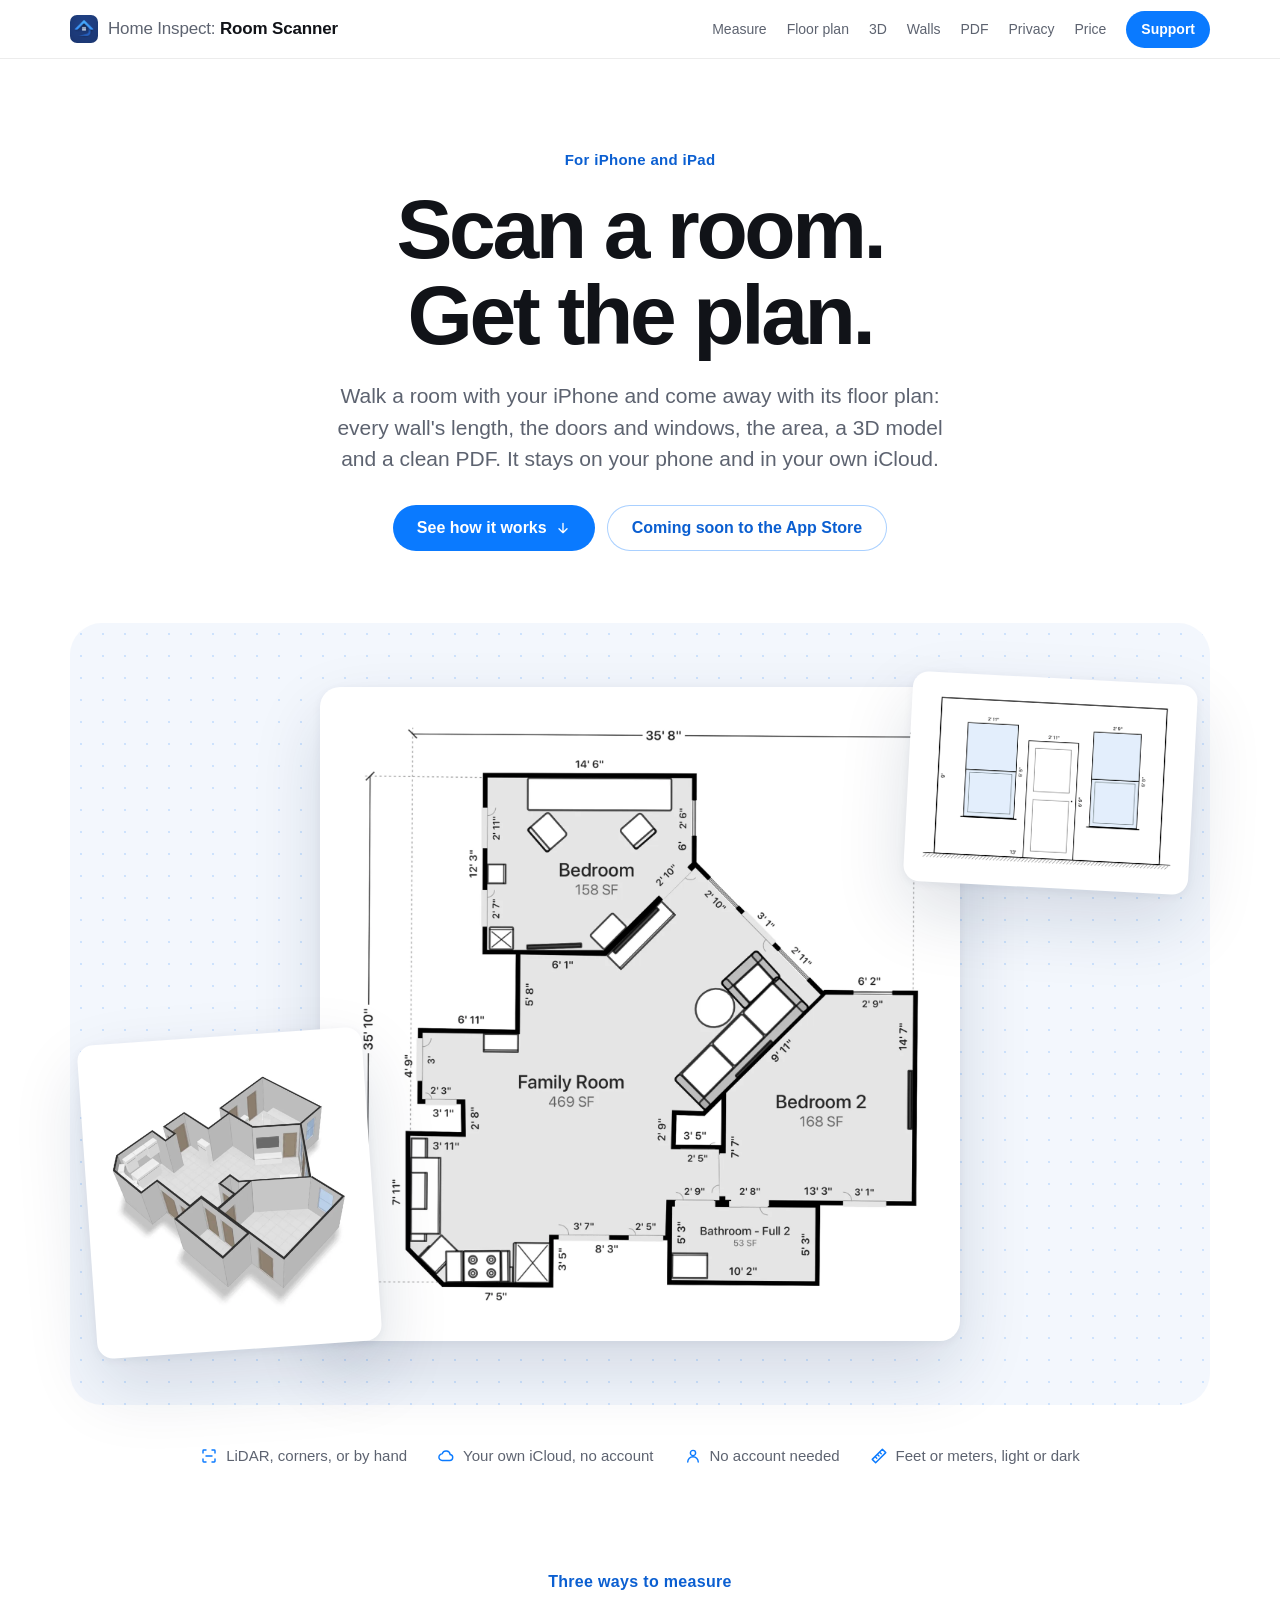
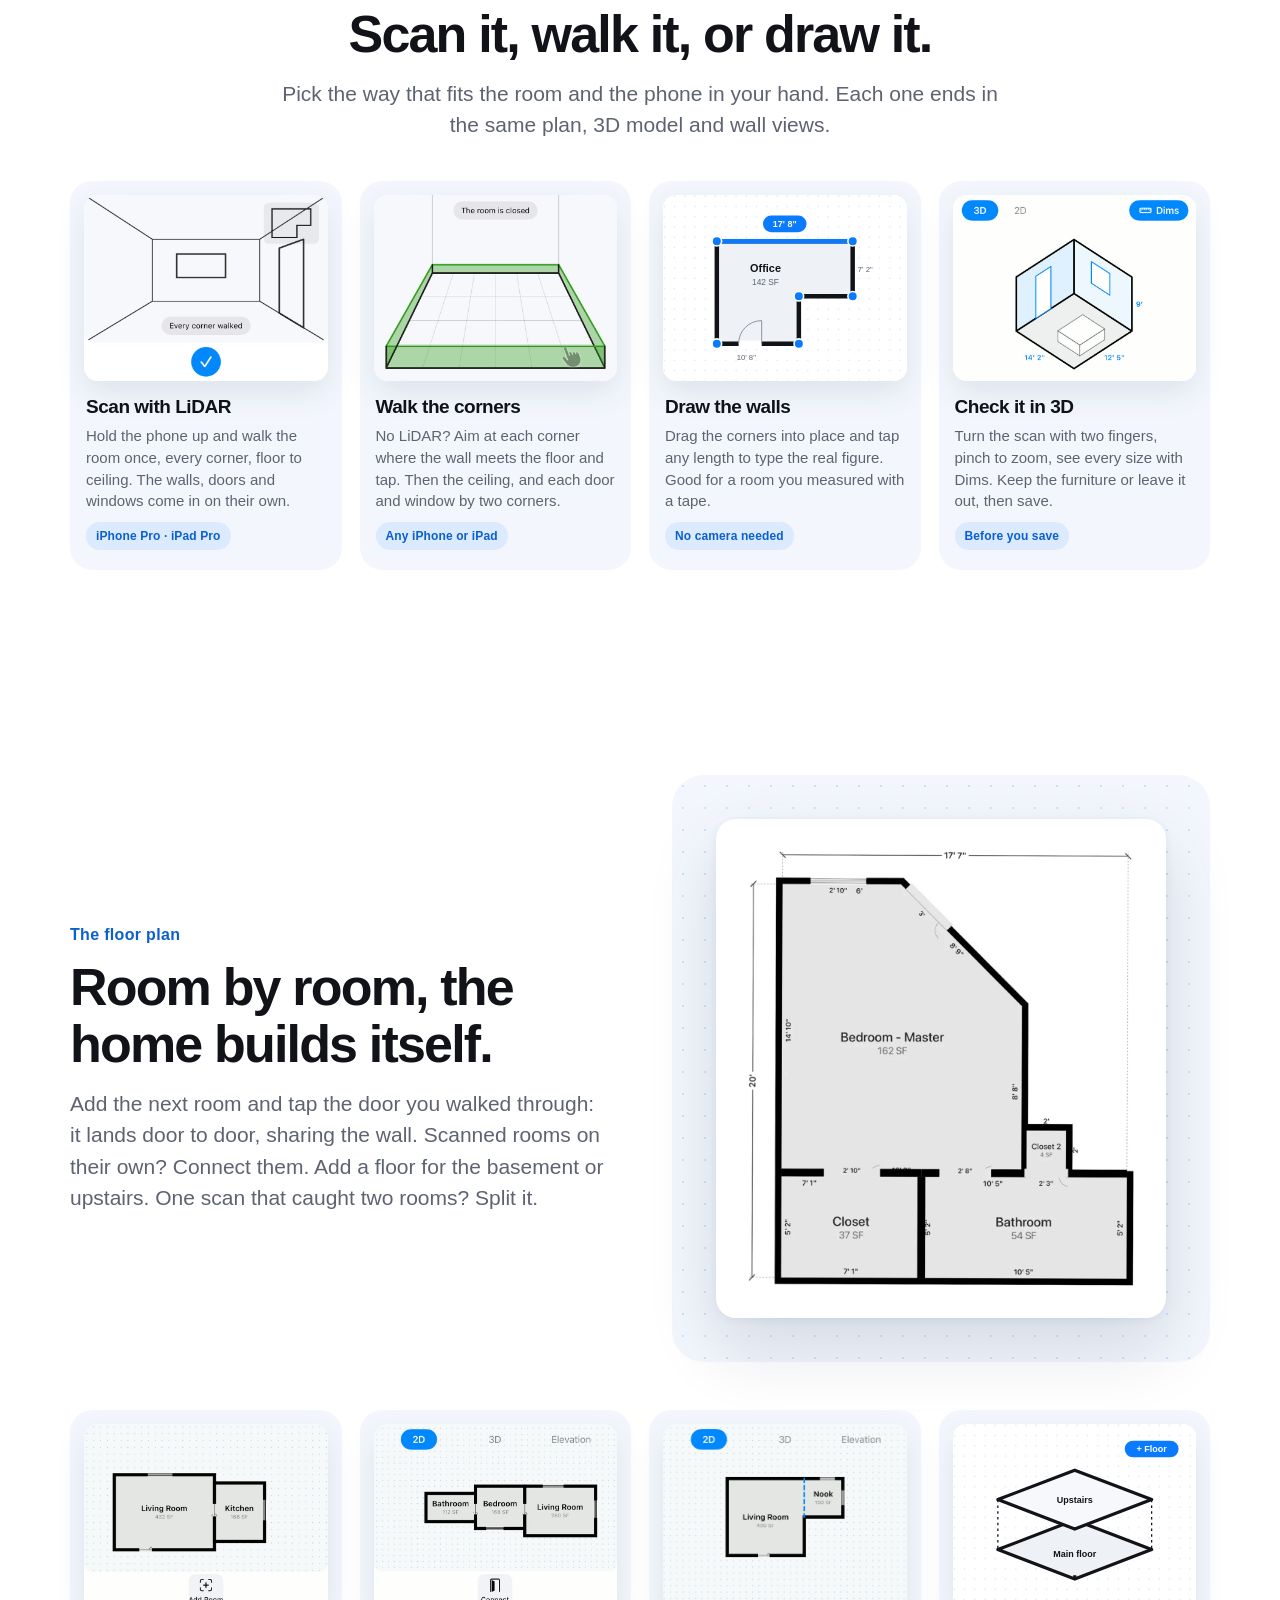
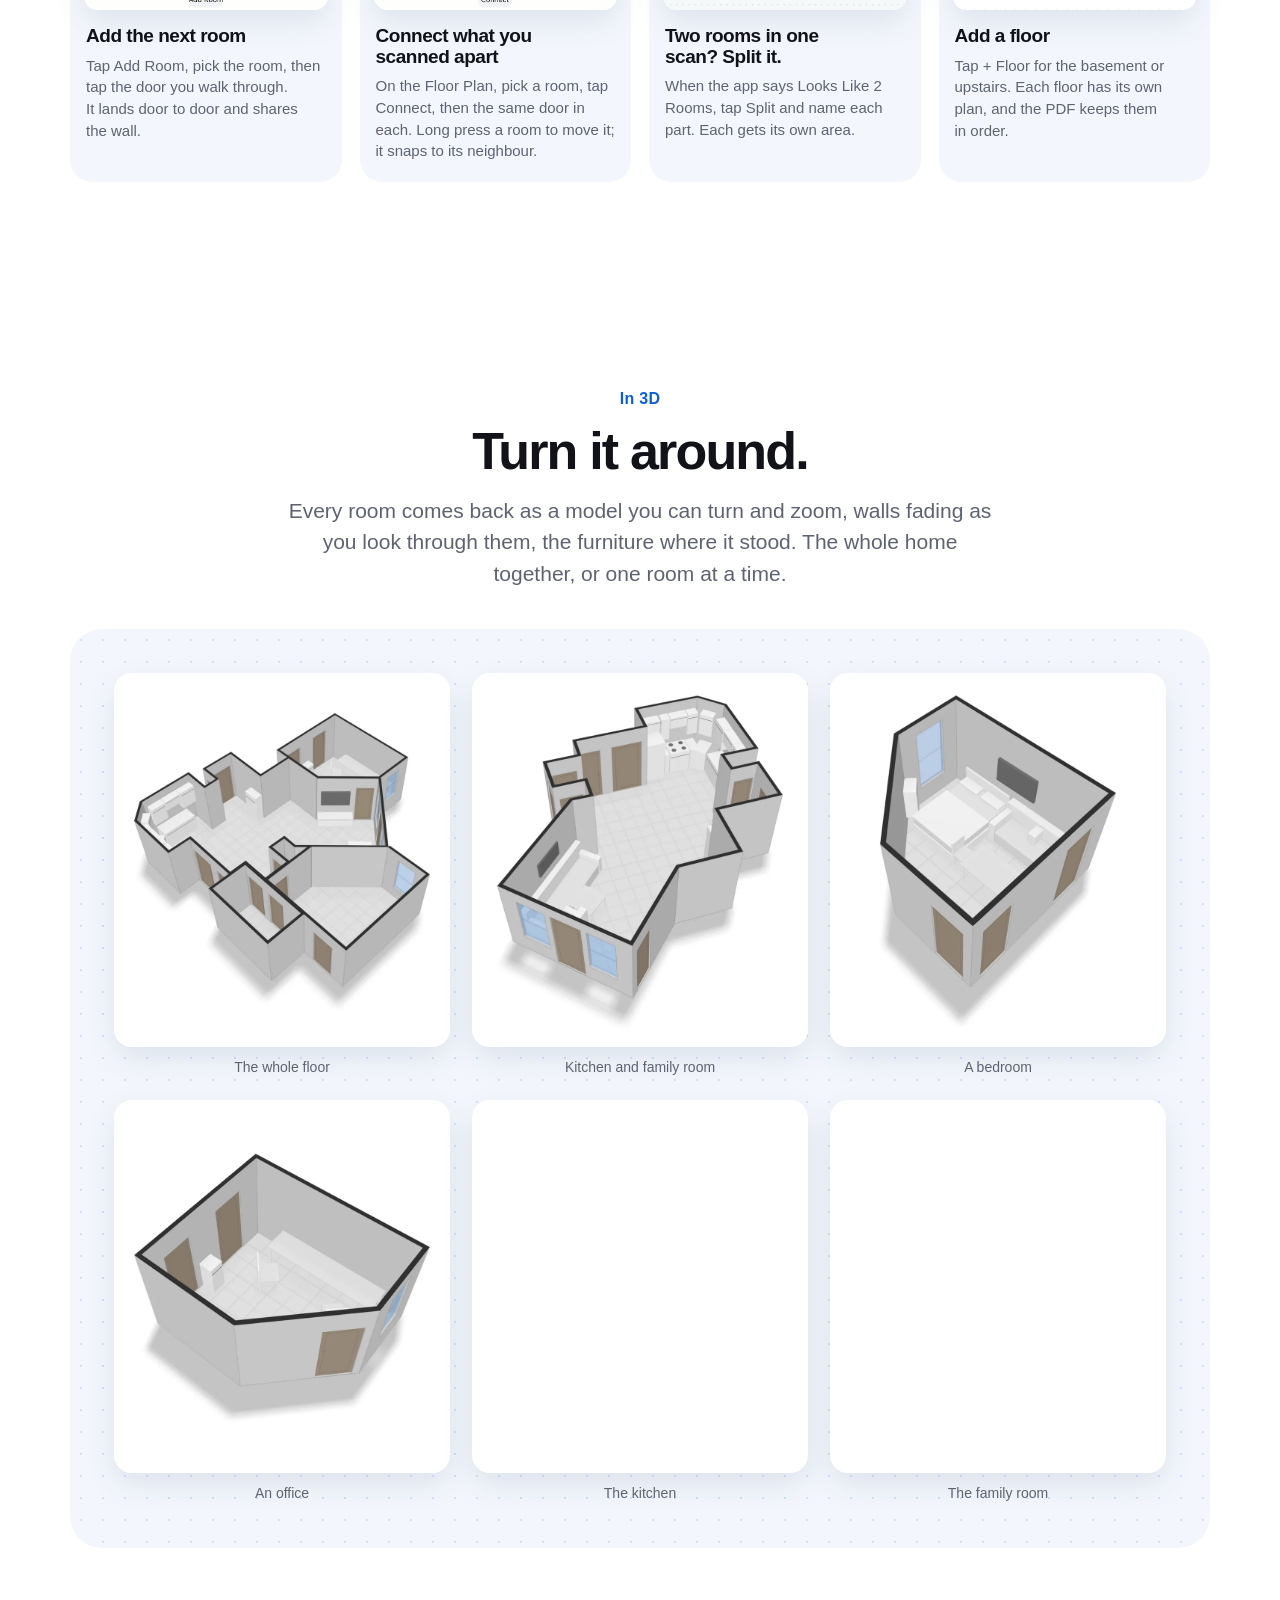
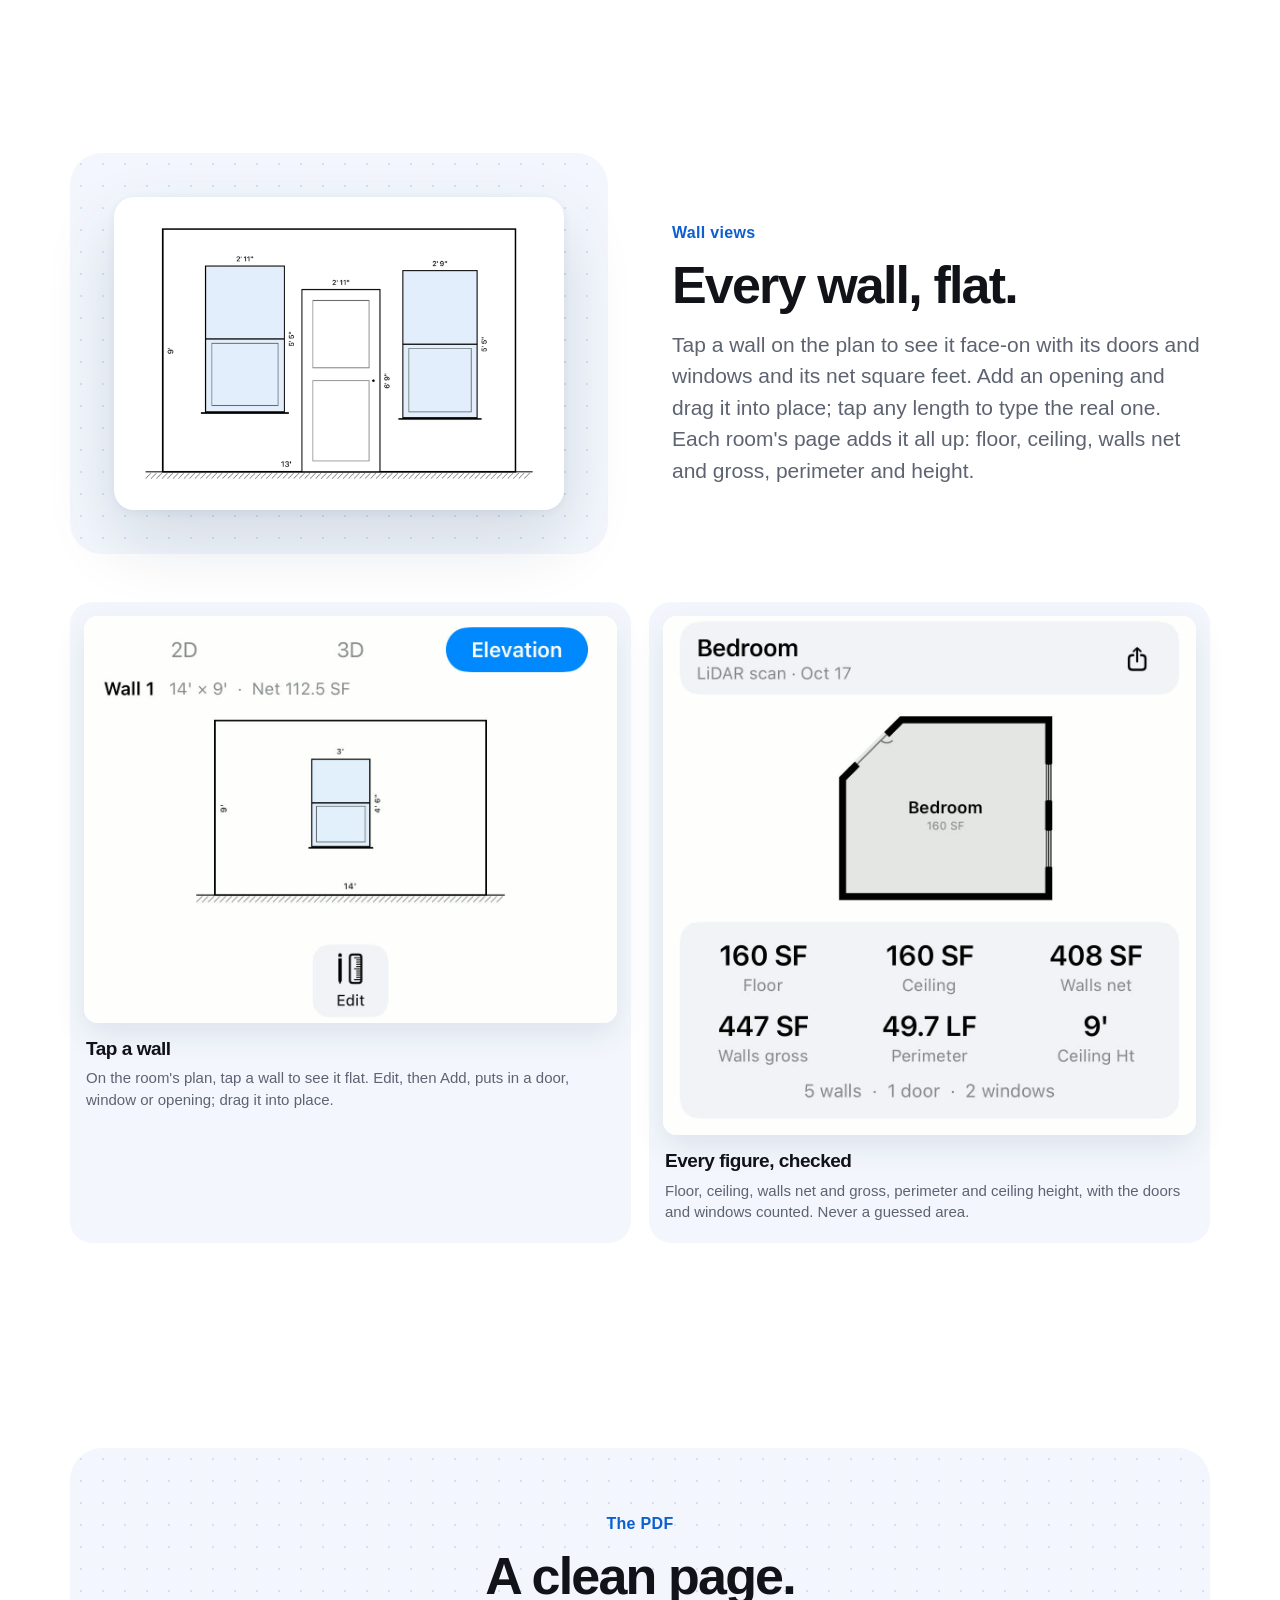
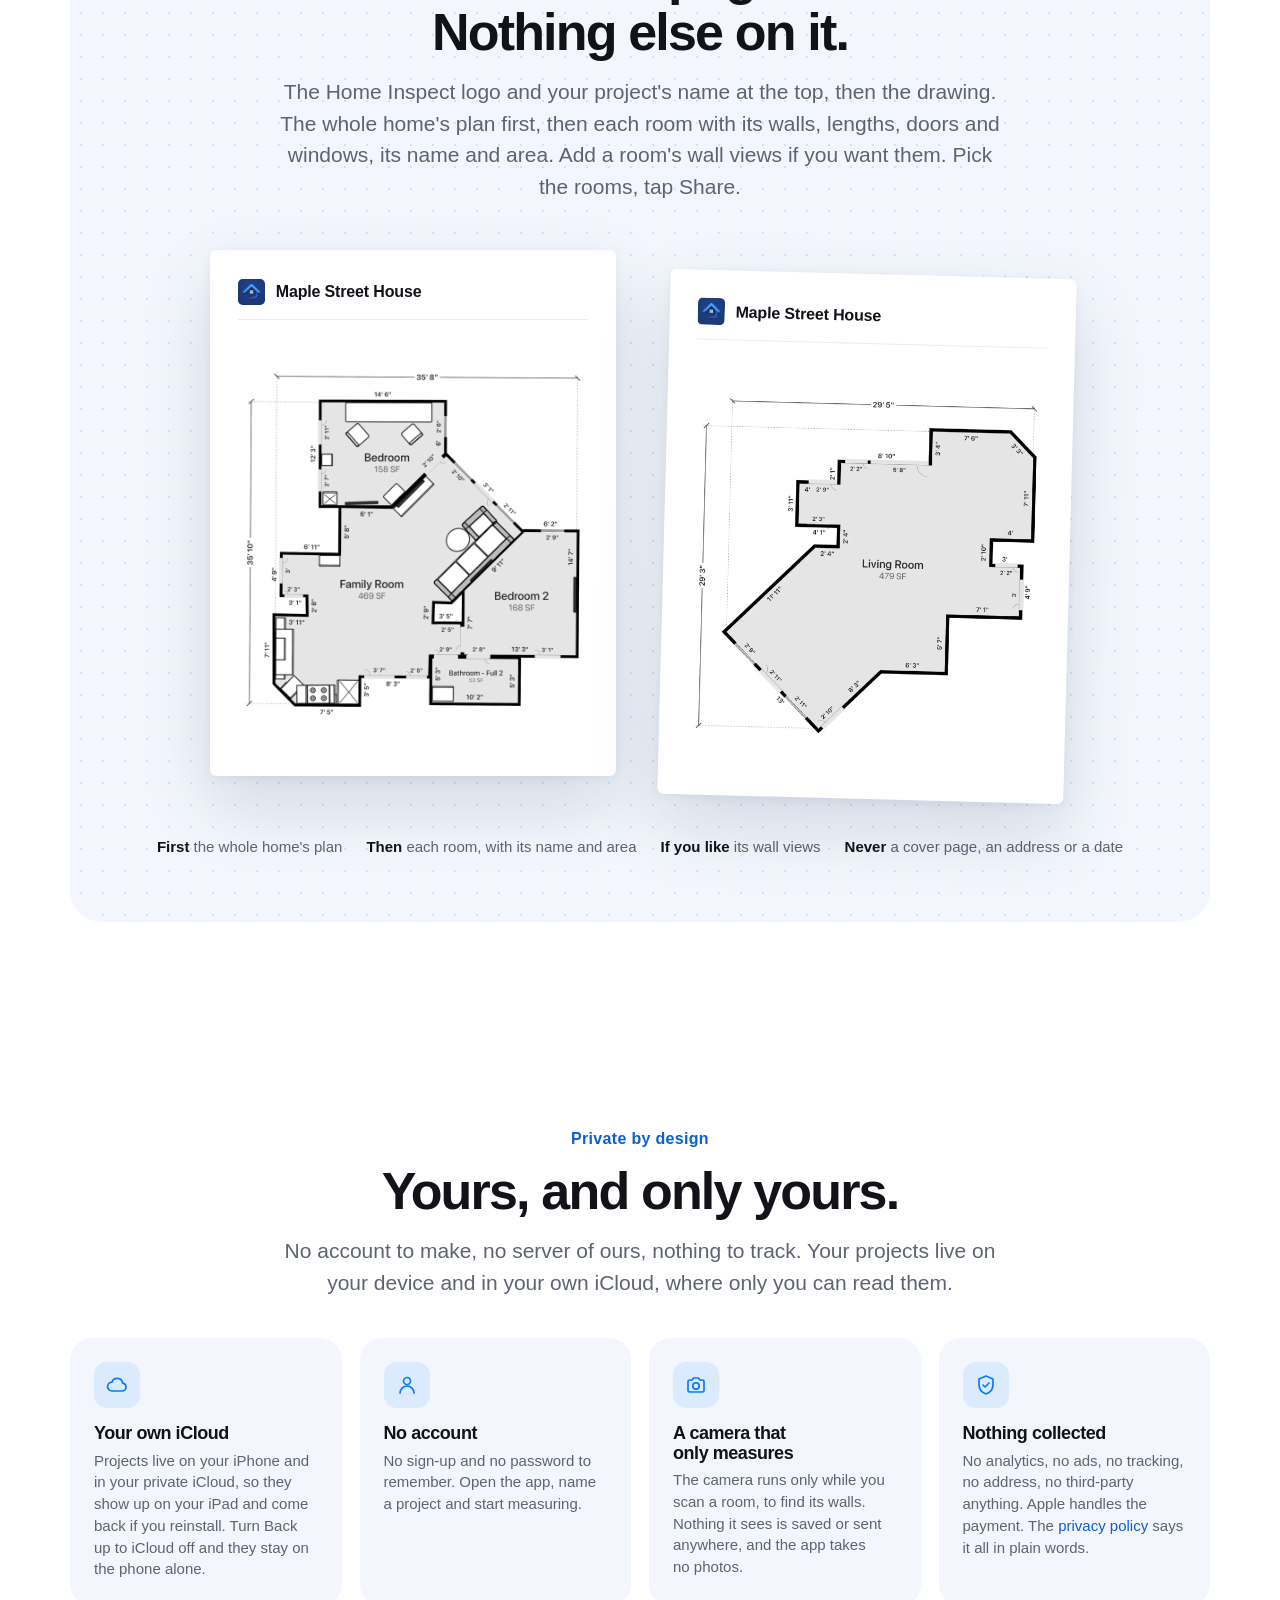
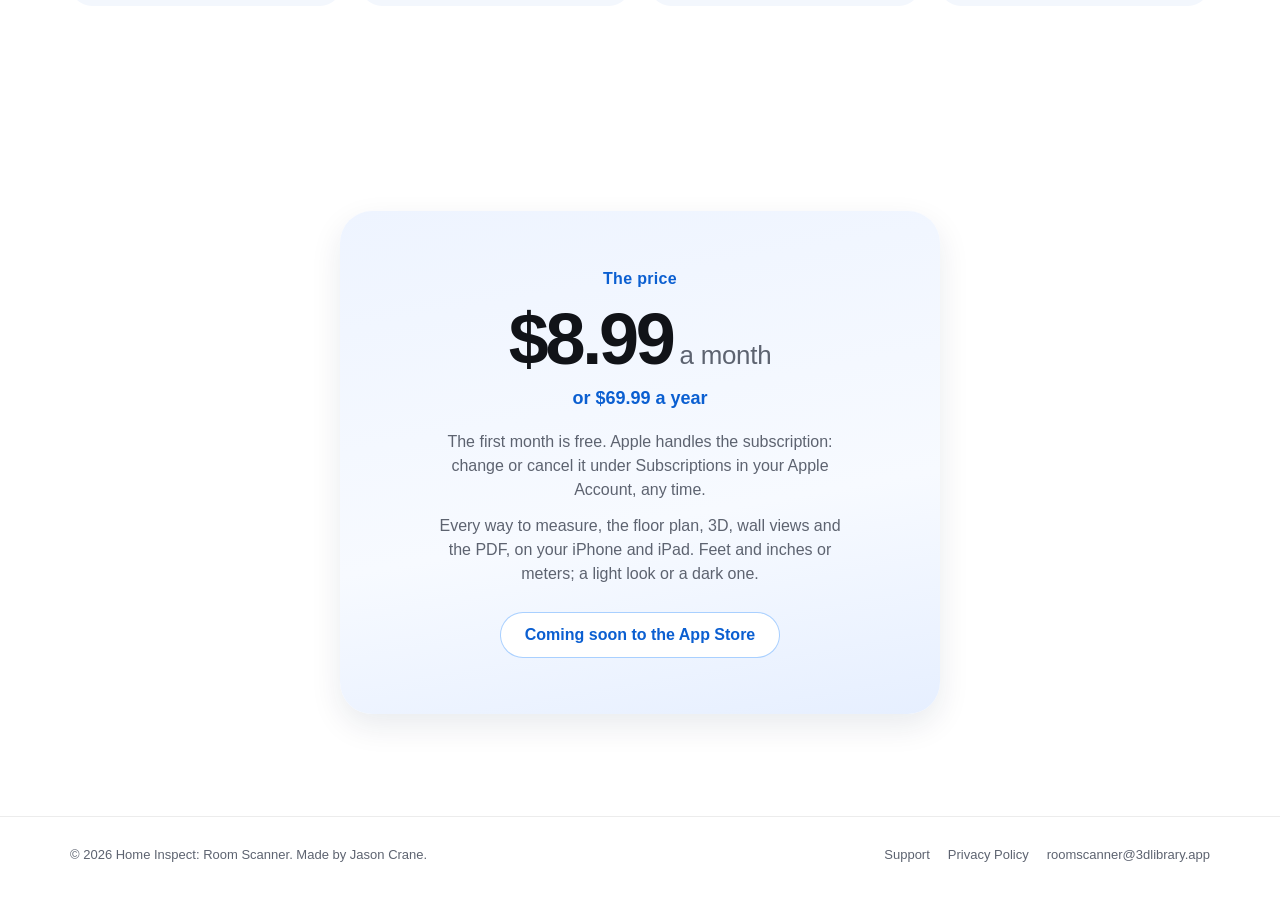
==== commit fa90113a: "No Face ID promise (the app has no lock); price $8.99 a month or $69.99 a year Co-Authored-By: Claud" ====
--- a/index.html
+++ b/index.html
@@ -36,7 +36,7 @@
   <div class="facts">
     <span><svg viewBox="0 0 24 24" aria-hidden="true"><path d="M4 8V5a1 1 0 0 1 1-1h3M16 4h3a1 1 0 0 1 1 1v3M20 16v3a1 1 0 0 1-1 1h-3M8 20H5a1 1 0 0 1-1-1v-3M8 12h8"/></svg>LiDAR, corners, or by hand</span>
     <span><svg viewBox="0 0 24 24" aria-hidden="true"><path d="M7 18h10a4 4 0 0 0 .6-7.95A5.5 5.5 0 0 0 6.9 9.2 4.4 4.4 0 0 0 7 18z"/></svg>Your own iCloud, no account</span>
-    <span><svg viewBox="0 0 24 24" aria-hidden="true"><path d="M4 8V5a1 1 0 0 1 1-1h3M16 4h3a1 1 0 0 1 1 1v3M20 16v3a1 1 0 0 1-1 1h-3M8 20H5a1 1 0 0 1-1-1v-3M9 9.5v1M15 9.5v1M12 9v4h-1M9.5 15a3.5 3.5 0 0 0 5 0"/></svg>Face ID lock</span>
+    <span><svg viewBox="0 0 24 24" aria-hidden="true"><circle cx="12" cy="8" r="3.5"/><path d="M5 20a7 7 0 0 1 14 0"/></svg>No account needed</span>
     <span><svg viewBox="0 0 24 24" aria-hidden="true"><path d="M3 16.5 16.5 3 21 7.5 7.5 21zM7 13l2 2M10 10l2 2M13 7l2 2"/></svg>Feet or meters, light or dark</span>
   </div>
 </div></section>
@@ -102,7 +102,7 @@
   <div class="head rise"><div class="eyebrow">Private by design</div><h2>Yours, and only yours.</h2><p class="lead">No account to make, no server of ours, nothing to track. Your projects live on your device and in your own iCloud, where only you can read them.</p></div>
   <div class="plain">
     <div class="card rise"><svg viewBox="0 0 24 24" aria-hidden="true"><path d="M7 18h10a4 4 0 0 0 .6-7.95A5.5 5.5 0 0 0 6.9 9.2 4.4 4.4 0 0 0 7 18z"/></svg><h3>Your own iCloud</h3><p>Projects live on your iPhone and in your private iCloud, so they show up on your iPad and come back if you reinstall. Turn Back up to iCloud off and they stay on the phone alone.</p></div>
-    <div class="card rise"><svg viewBox="0 0 24 24" aria-hidden="true"><path d="M4 8V5a1 1 0 0 1 1-1h3M16 4h3a1 1 0 0 1 1 1v3M20 16v3a1 1 0 0 1-1 1h-3M8 20H5a1 1 0 0 1-1-1v-3M9 9.5v1M15 9.5v1M12 9v4h-1M9.5 15a3.5 3.5 0 0 0 5 0"/></svg><h3>Face ID lock</h3><p>Lock the app with Face ID, and your projects stay closed to anyone else holding the phone.</p></div>
+    <div class="card rise"><svg viewBox="0 0 24 24" aria-hidden="true"><circle cx="12" cy="8" r="3.5"/><path d="M5 20a7 7 0 0 1 14 0"/></svg><h3>No account</h3><p>No sign-up and no password to remember. Open the app, name a project and start measuring.</p></div>
     <div class="card rise"><svg viewBox="0 0 24 24" aria-hidden="true"><path d="M4 8.5A1.5 1.5 0 0 1 5.5 7H8l1.5-2h5L16 7h2.5A1.5 1.5 0 0 1 20 8.5v9a1.5 1.5 0 0 1-1.5 1.5h-13A1.5 1.5 0 0 1 4 17.5z"/><circle cx="12" cy="13" r="3.2"/></svg><h3>A camera that only measures</h3><p>The camera runs only while you scan a room, to find its walls. Nothing it sees is saved or sent anywhere, and the app takes no photos.</p></div>
     <div class="card rise"><svg viewBox="0 0 24 24" aria-hidden="true"><path d="M12 3l7 3v5.5c0 4.5-3 8-7 9.5-4-1.5-7-5-7-9.5V6z"/><path d="M9 12l2 2 4-4"/></svg><h3>Nothing collected</h3><p>No analytics, no ads, no tracking, no address, no third-party anything. Apple handles the payment. The <a href="/privacy">privacy policy</a> says it all in plain words.</p></div>
   </div>
@@ -112,8 +112,8 @@
   <!-- The price lives here and nowhere else on the site. Change these two figures and the free-month line, and every page agrees. -->
   <div class="price rise">
     <div class="eyebrow">The price</div>
-    <div class="big">$9.99<small> a month</small></div>
-    <div class="or">or $79.99 a year</div>
+    <div class="big">$8.99<small> a month</small></div>
+    <div class="or">or $69.99 a year</div>
     <p>The first month is free. Apple handles the subscription: change or cancel it under Subscriptions in your Apple Account, any time.</p>
     <p>Every way to measure, the floor plan, 3D, wall views and the PDF, on your iPhone and iPad. Feet and inches or meters; a light look or a dark one.</p>
     <span class="btn soon">Coming soon to the App Store</span>
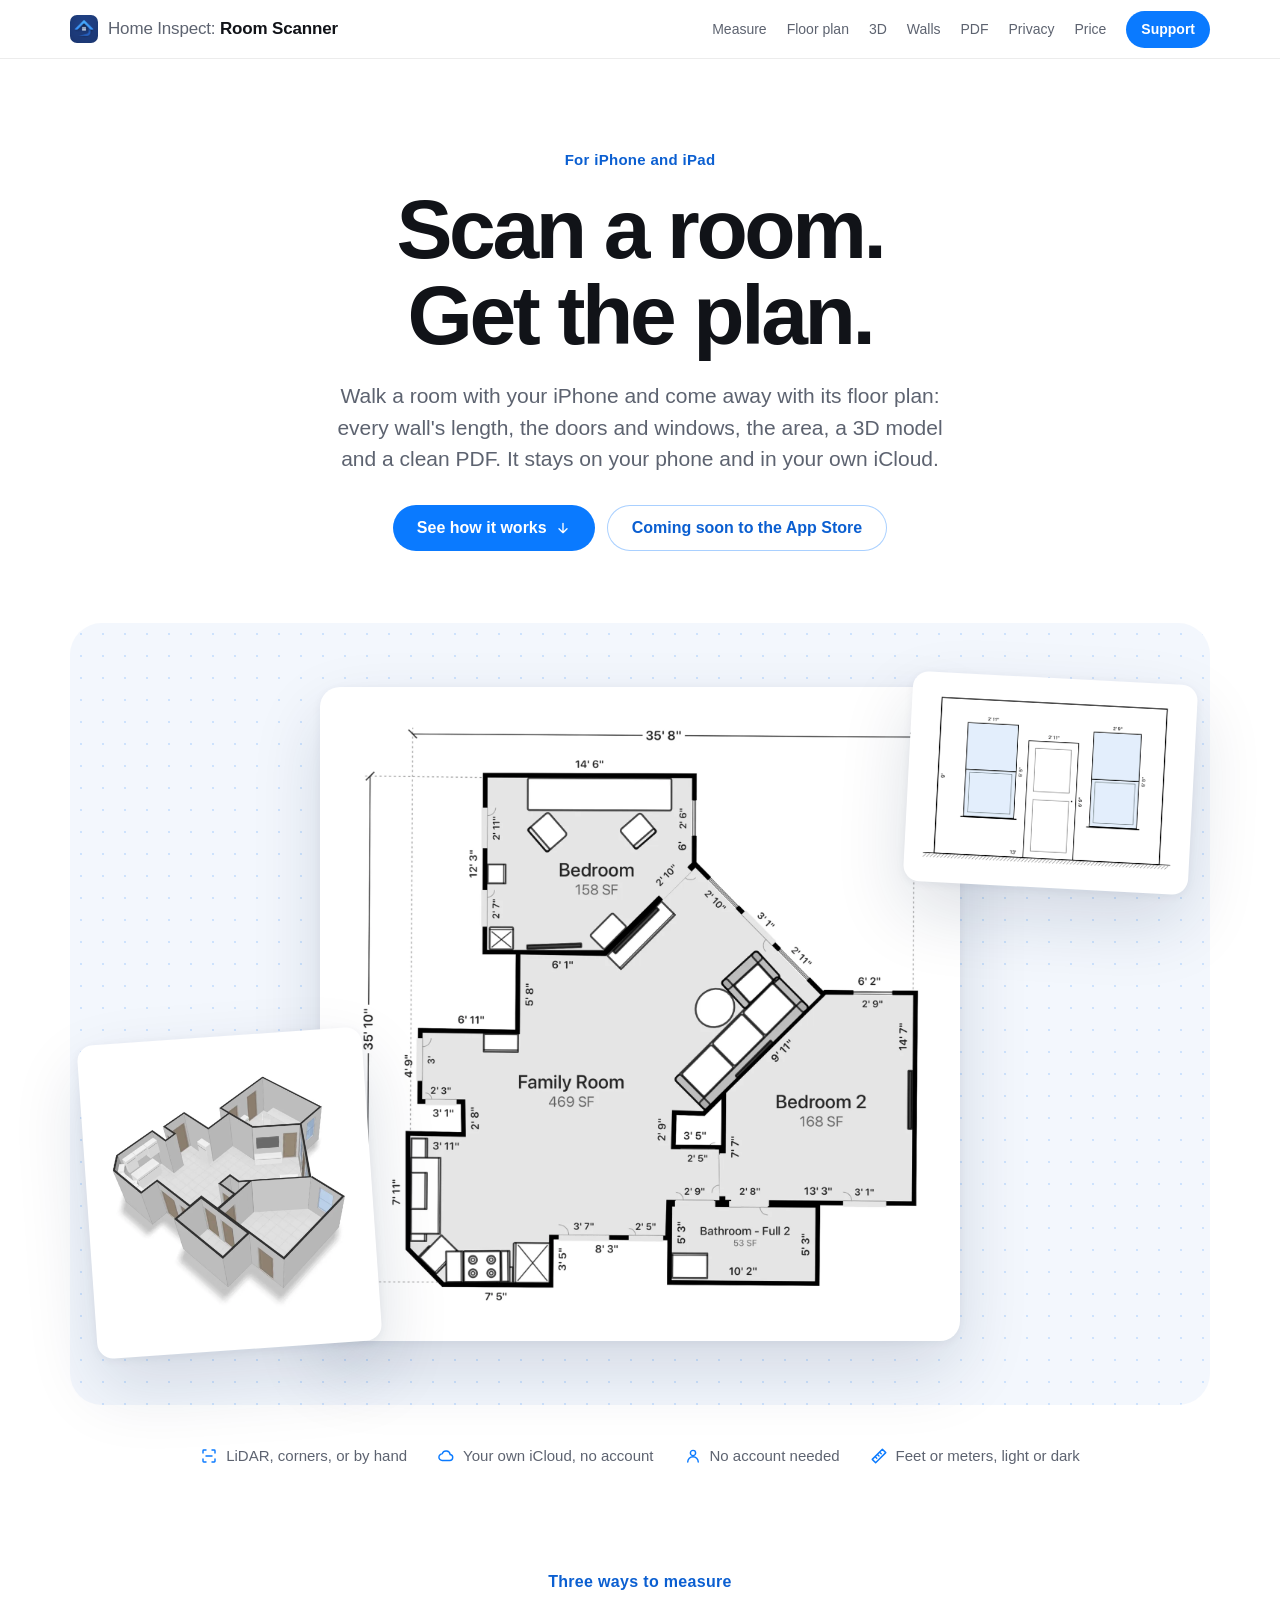
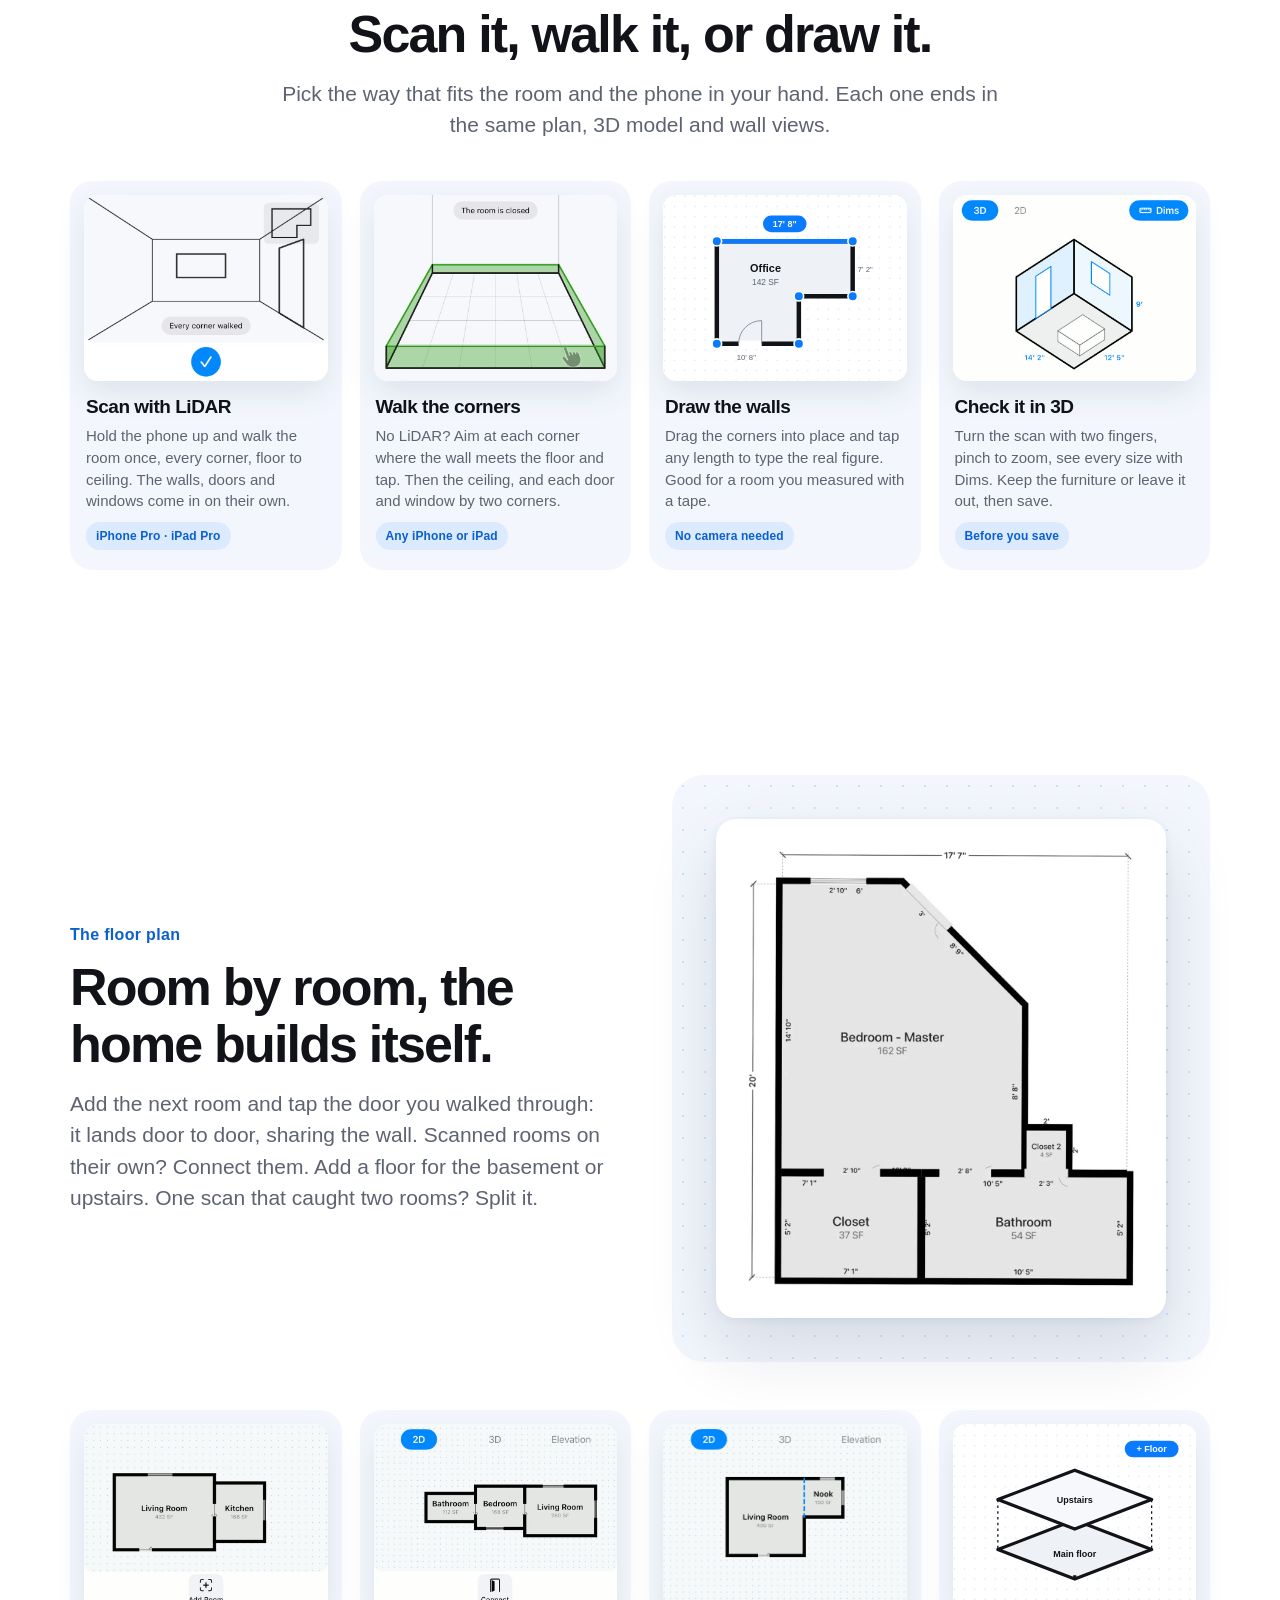
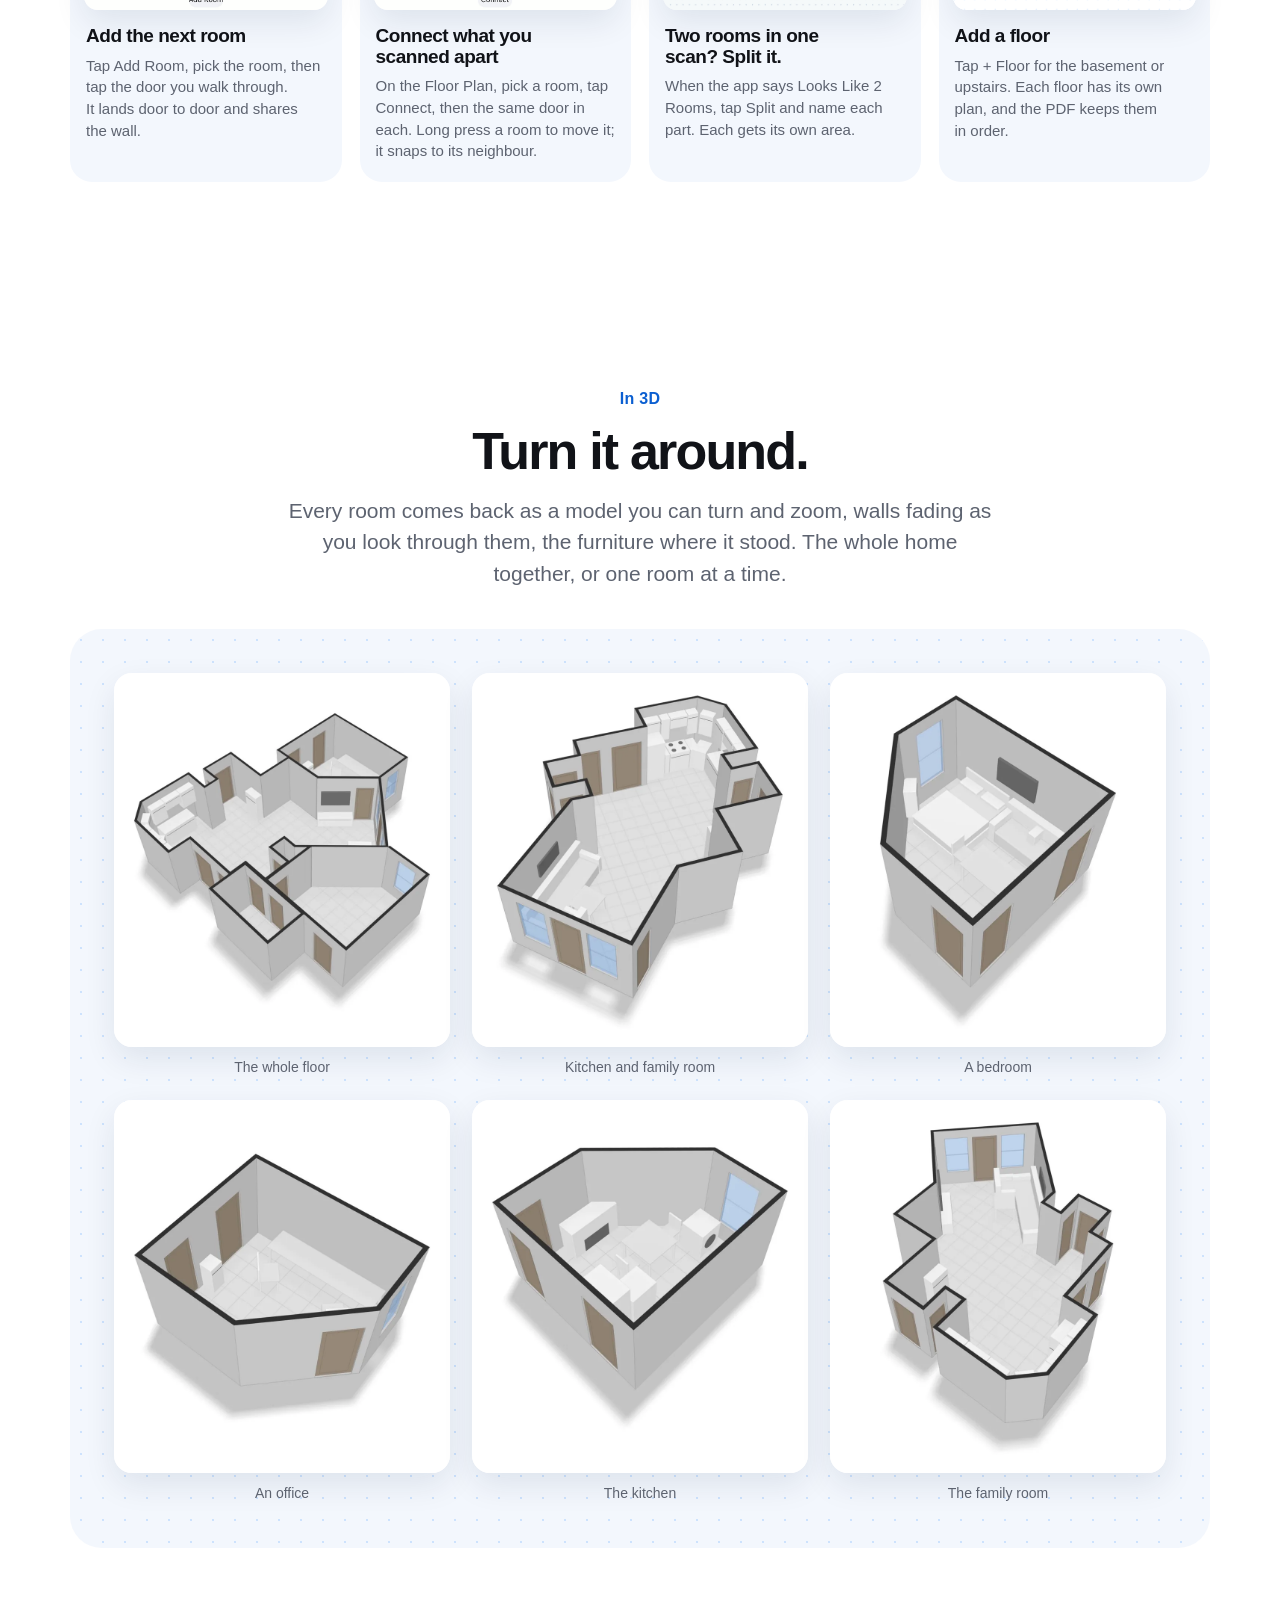
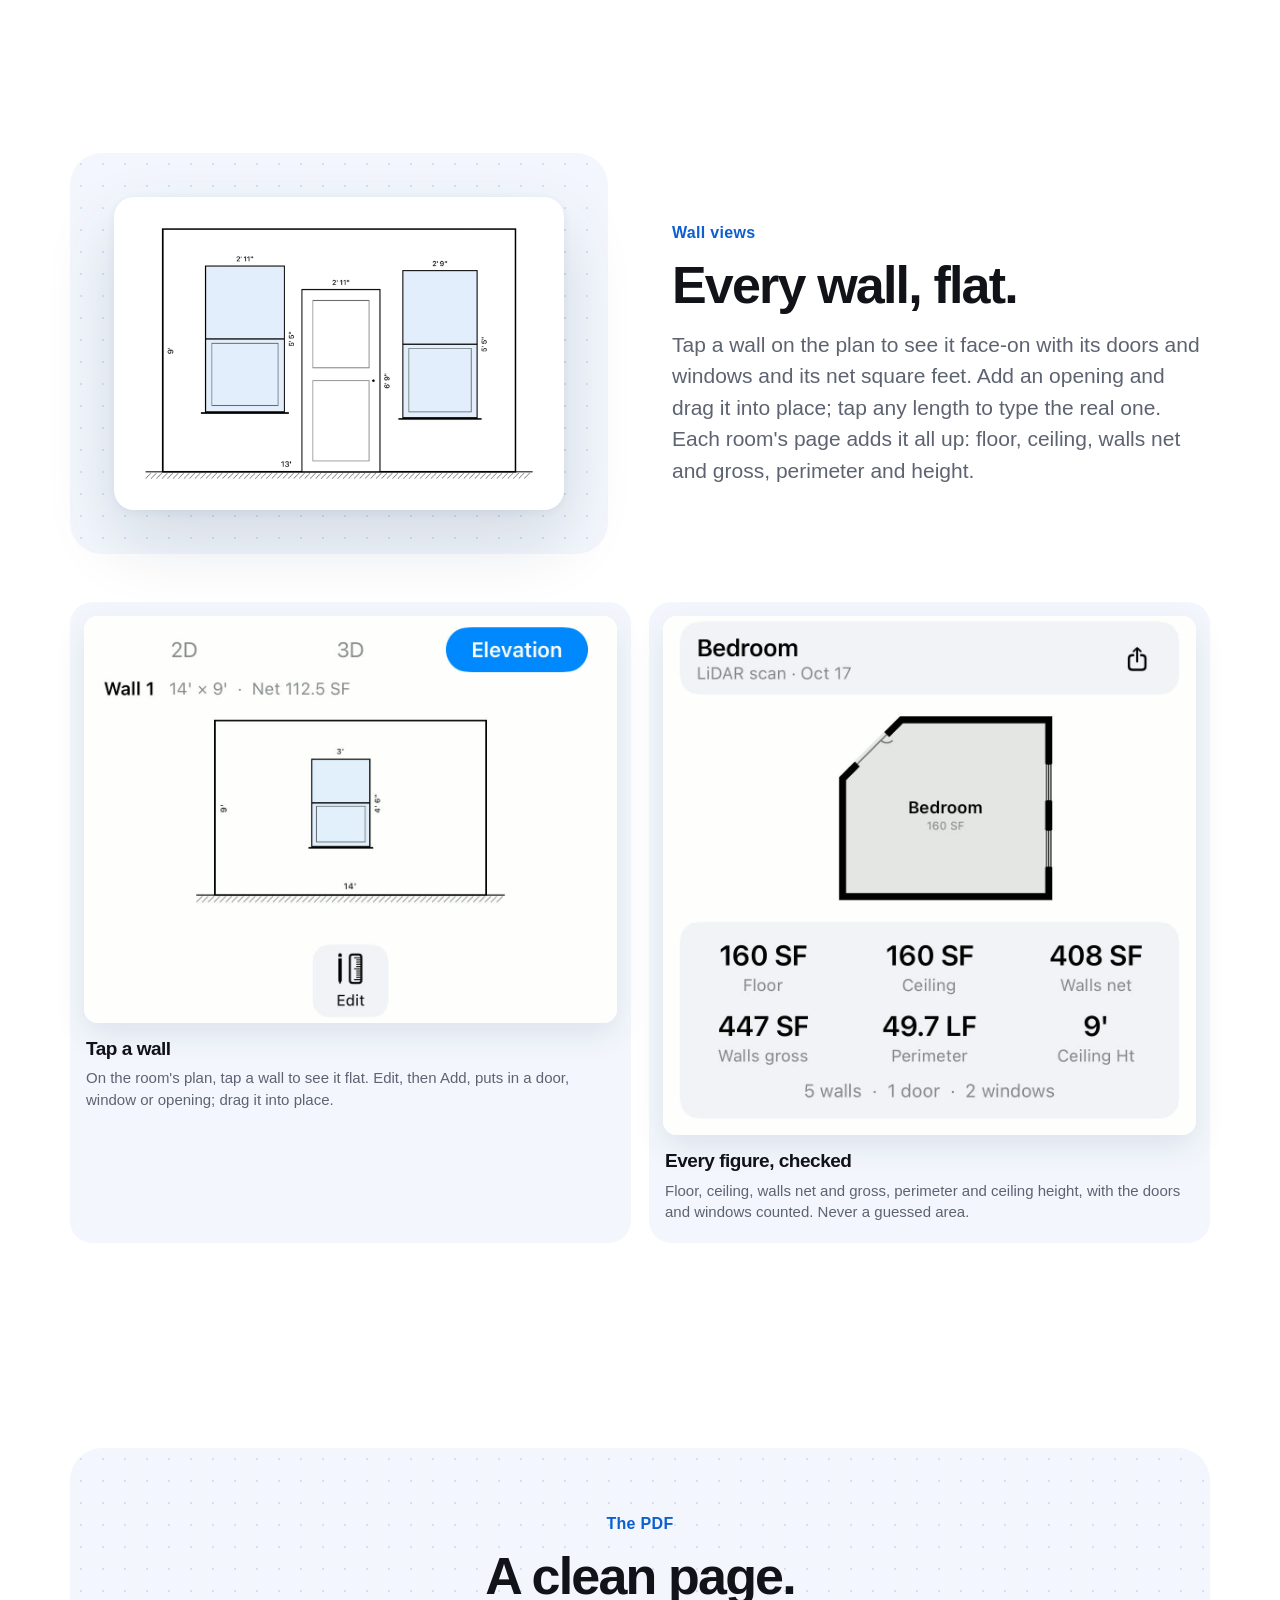
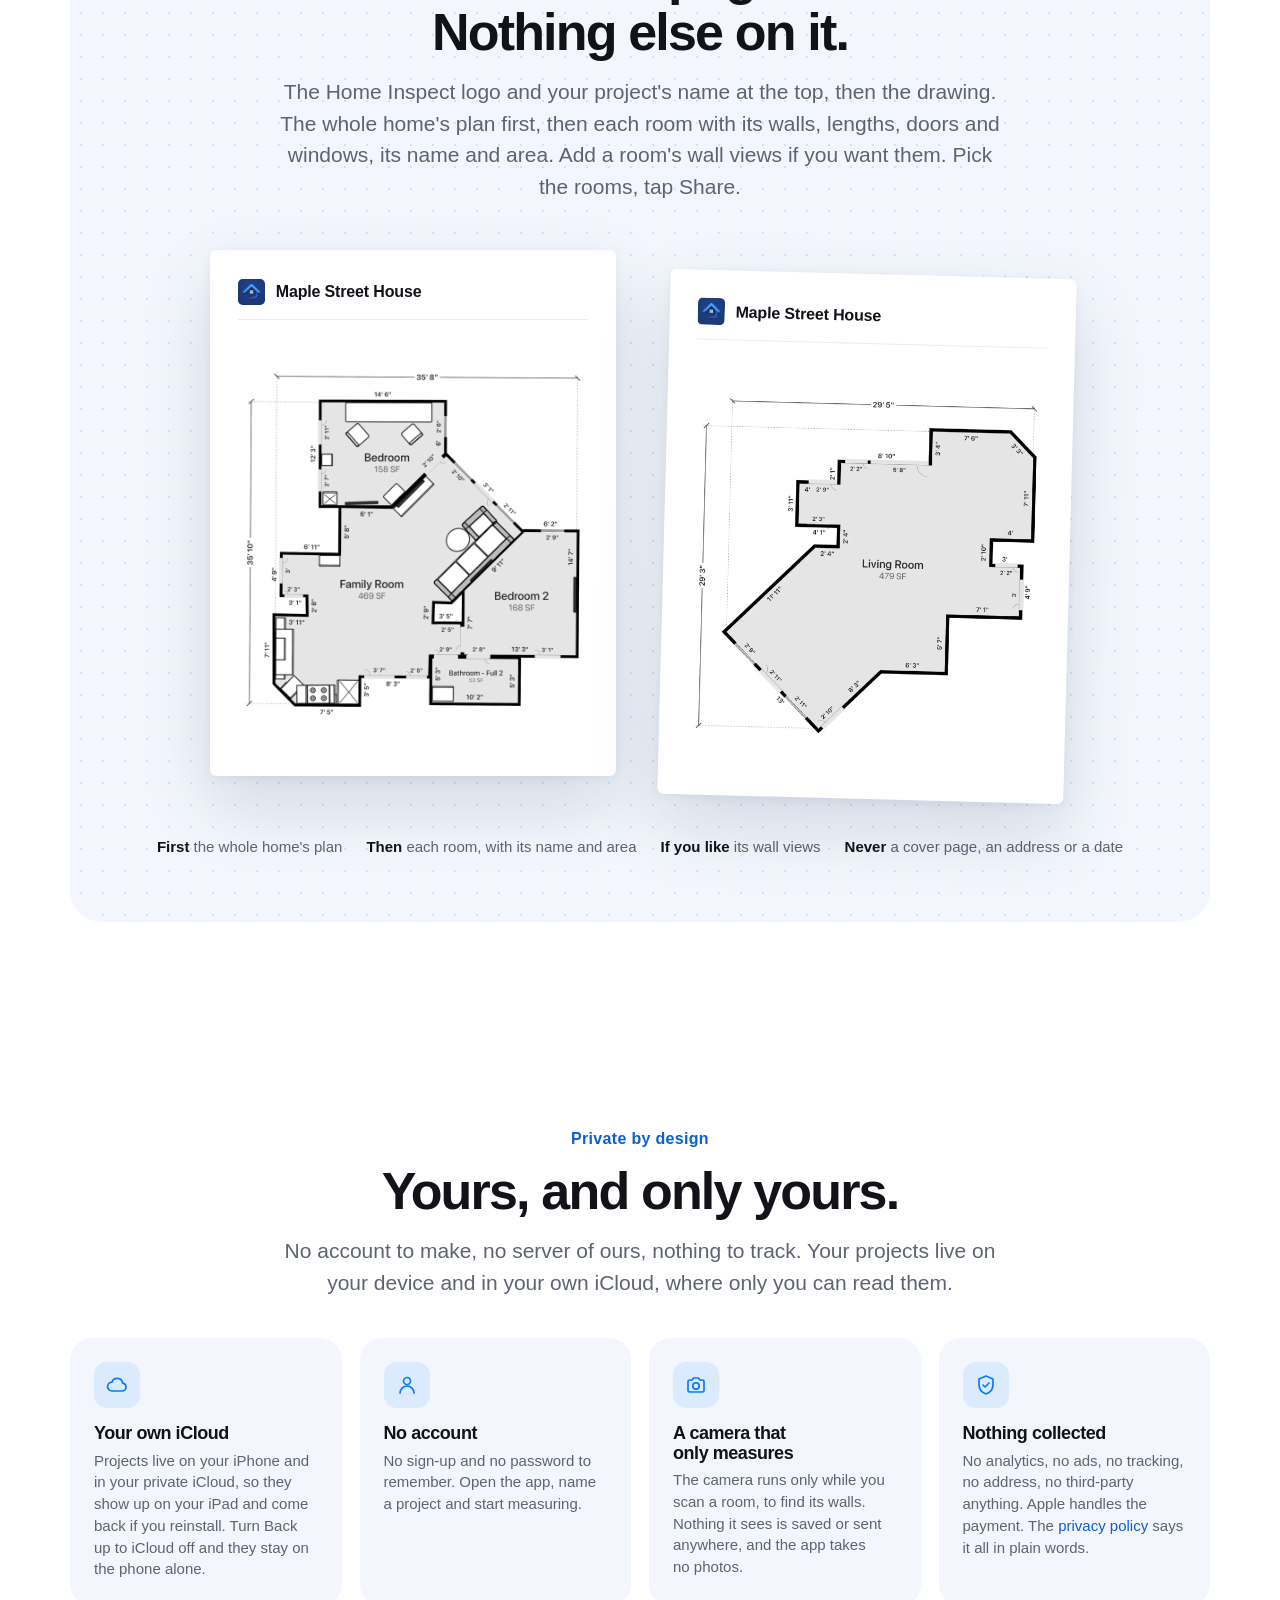
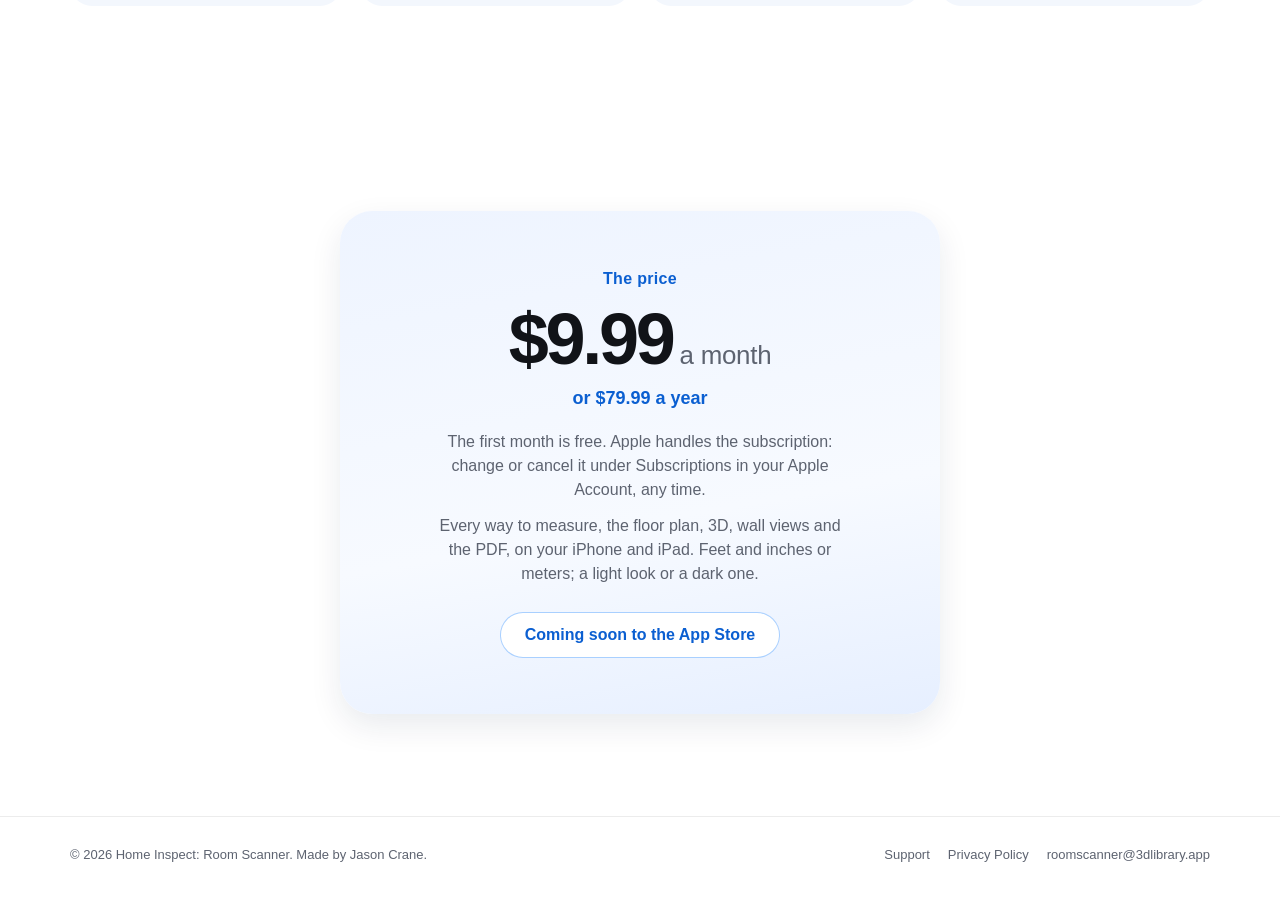
==== commit a0d9e706: "Price: $9.99 a month or $79.99 a year, first month free (Jay, 2026-11-19) Co-Authored-By: Claude Opu" ====
--- a/index.html
+++ b/index.html
@@ -112,8 +112,8 @@
   <!-- The price lives here and nowhere else on the site. Change these two figures and the free-month line, and every page agrees. -->
   <div class="price rise">
     <div class="eyebrow">The price</div>
-    <div class="big">$8.99<small> a month</small></div>
-    <div class="or">or $69.99 a year</div>
+    <div class="big">$9.99<small> a month</small></div>
+    <div class="or">or $79.99 a year</div>
     <p>The first month is free. Apple handles the subscription: change or cancel it under Subscriptions in your Apple Account, any time.</p>
     <p>Every way to measure, the floor plan, 3D, wall views and the PDF, on your iPhone and iPad. Feet and inches or meters; a light look or a dark one.</p>
     <span class="btn soon">Coming soon to the App Store</span>
